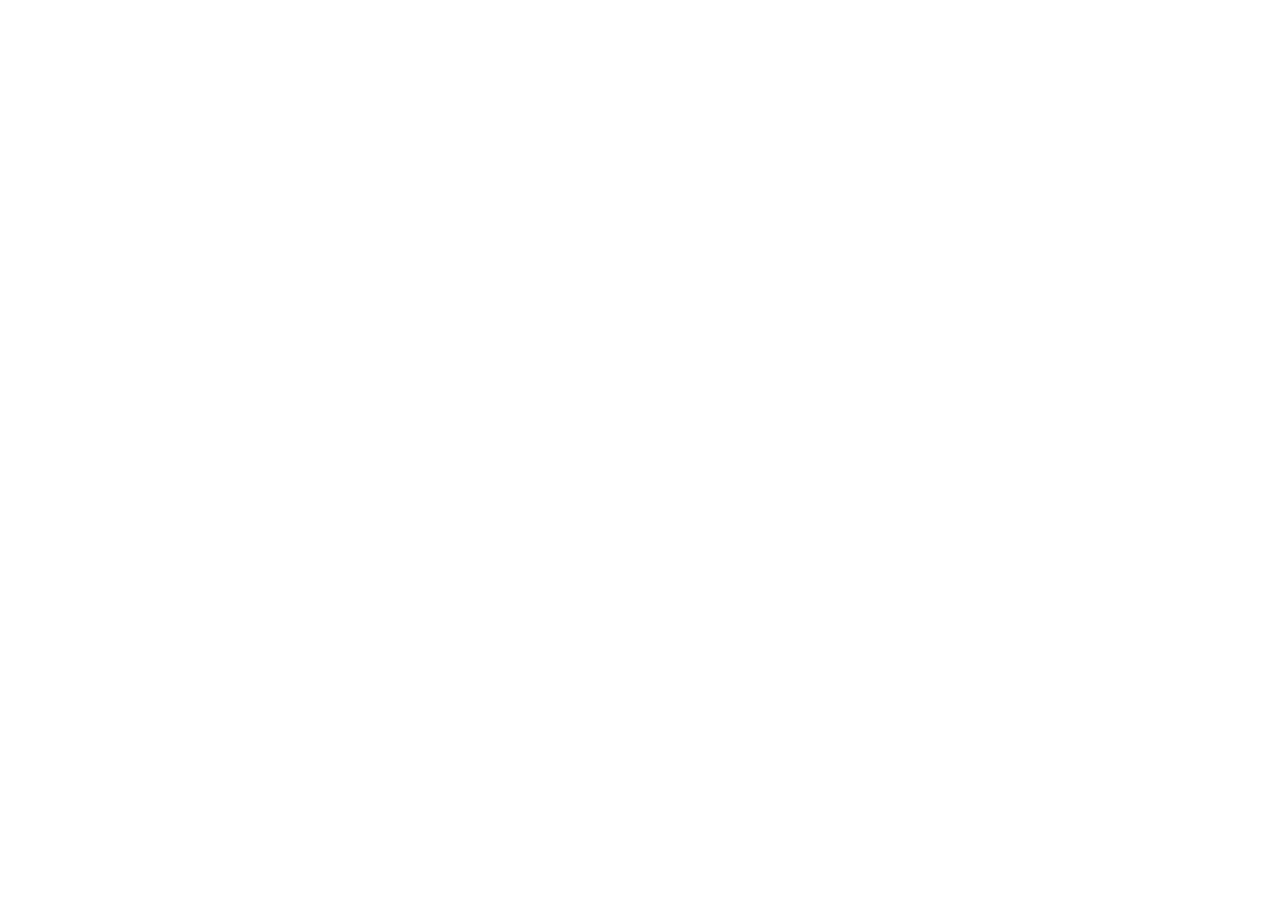
==== datapolicy.html @ 90889aeb "Aggiorna il portale ISMAR all'ultima versione locale" ====
<!doctype html>
<html lang="it">
<head>
  <meta charset="utf-8">
  <meta name="viewport" content="width=device-width, initial-scale=1">
  <title>Data Policy e Data Management Plan · CNR ISMAR</title>
  <link rel="icon" href="assets/brand/ismar.svg" type="image/svg+xml">
</head>
<body></body>
</html>
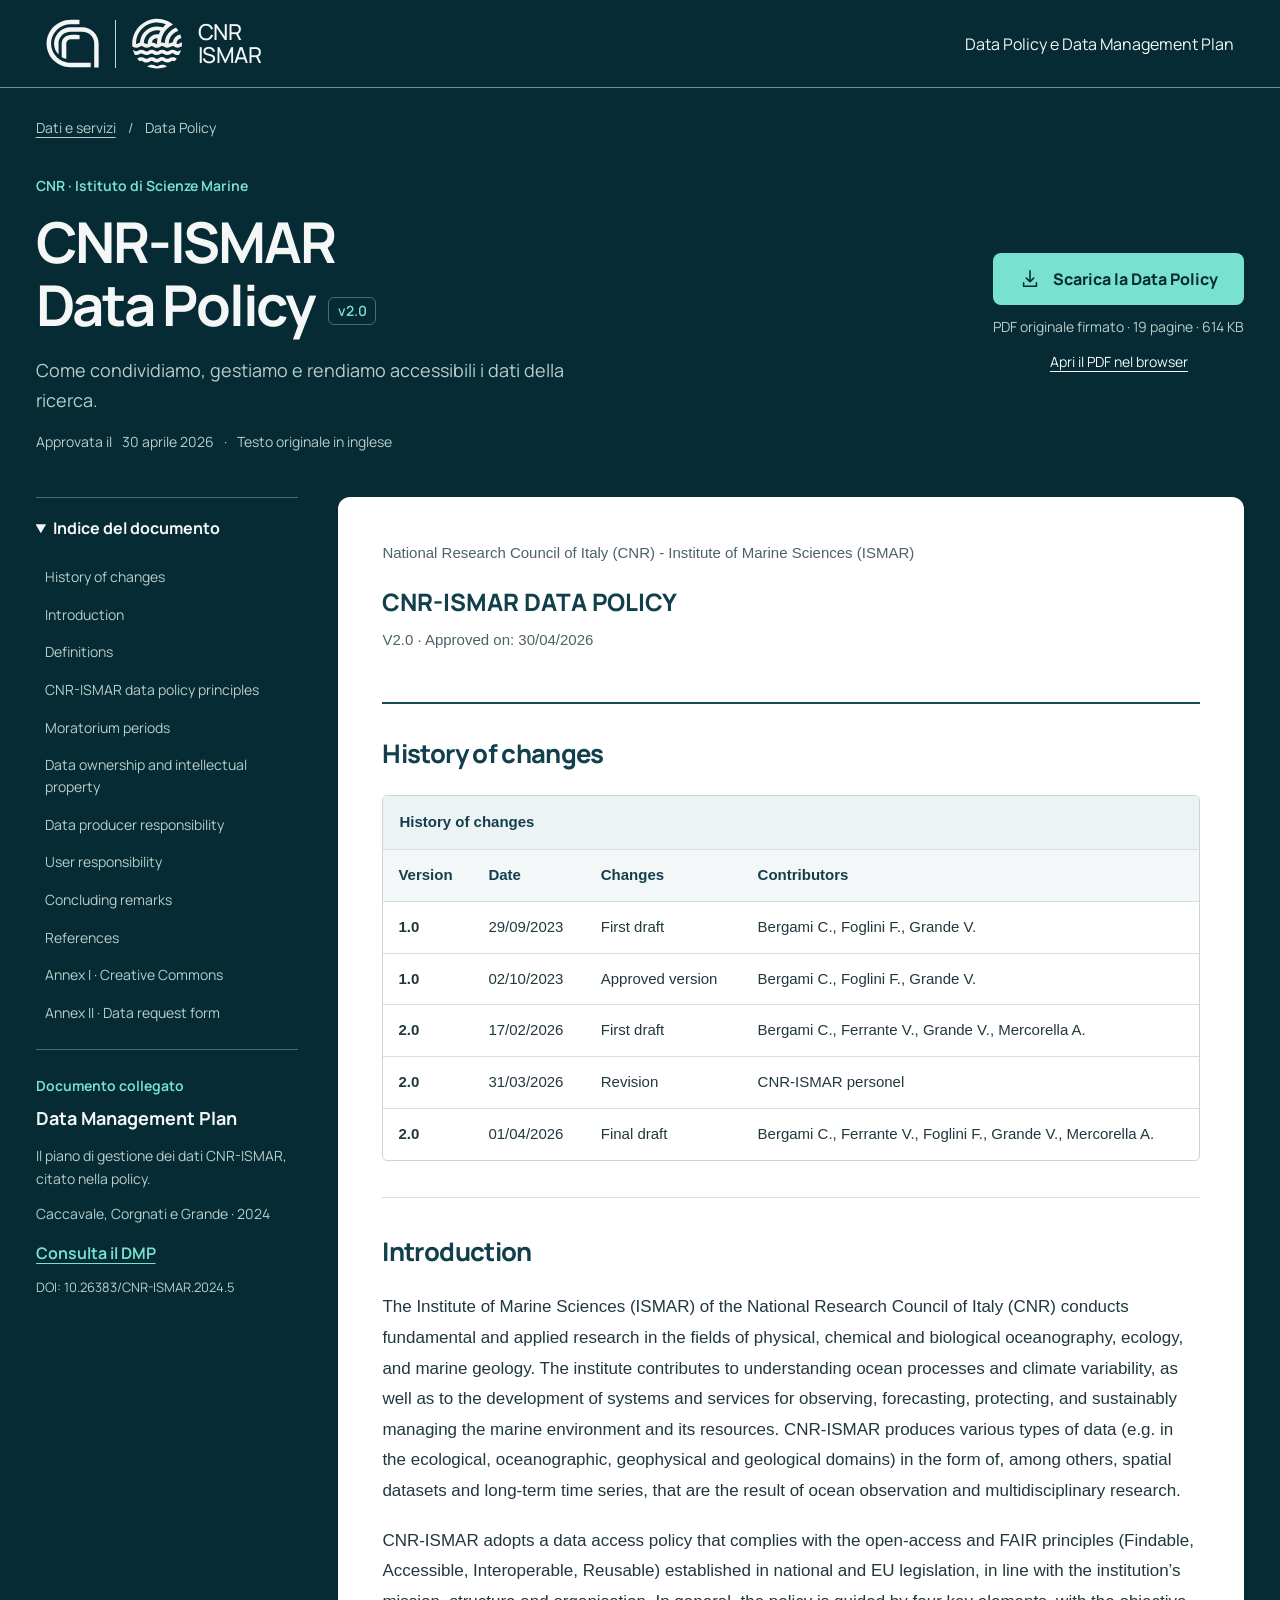
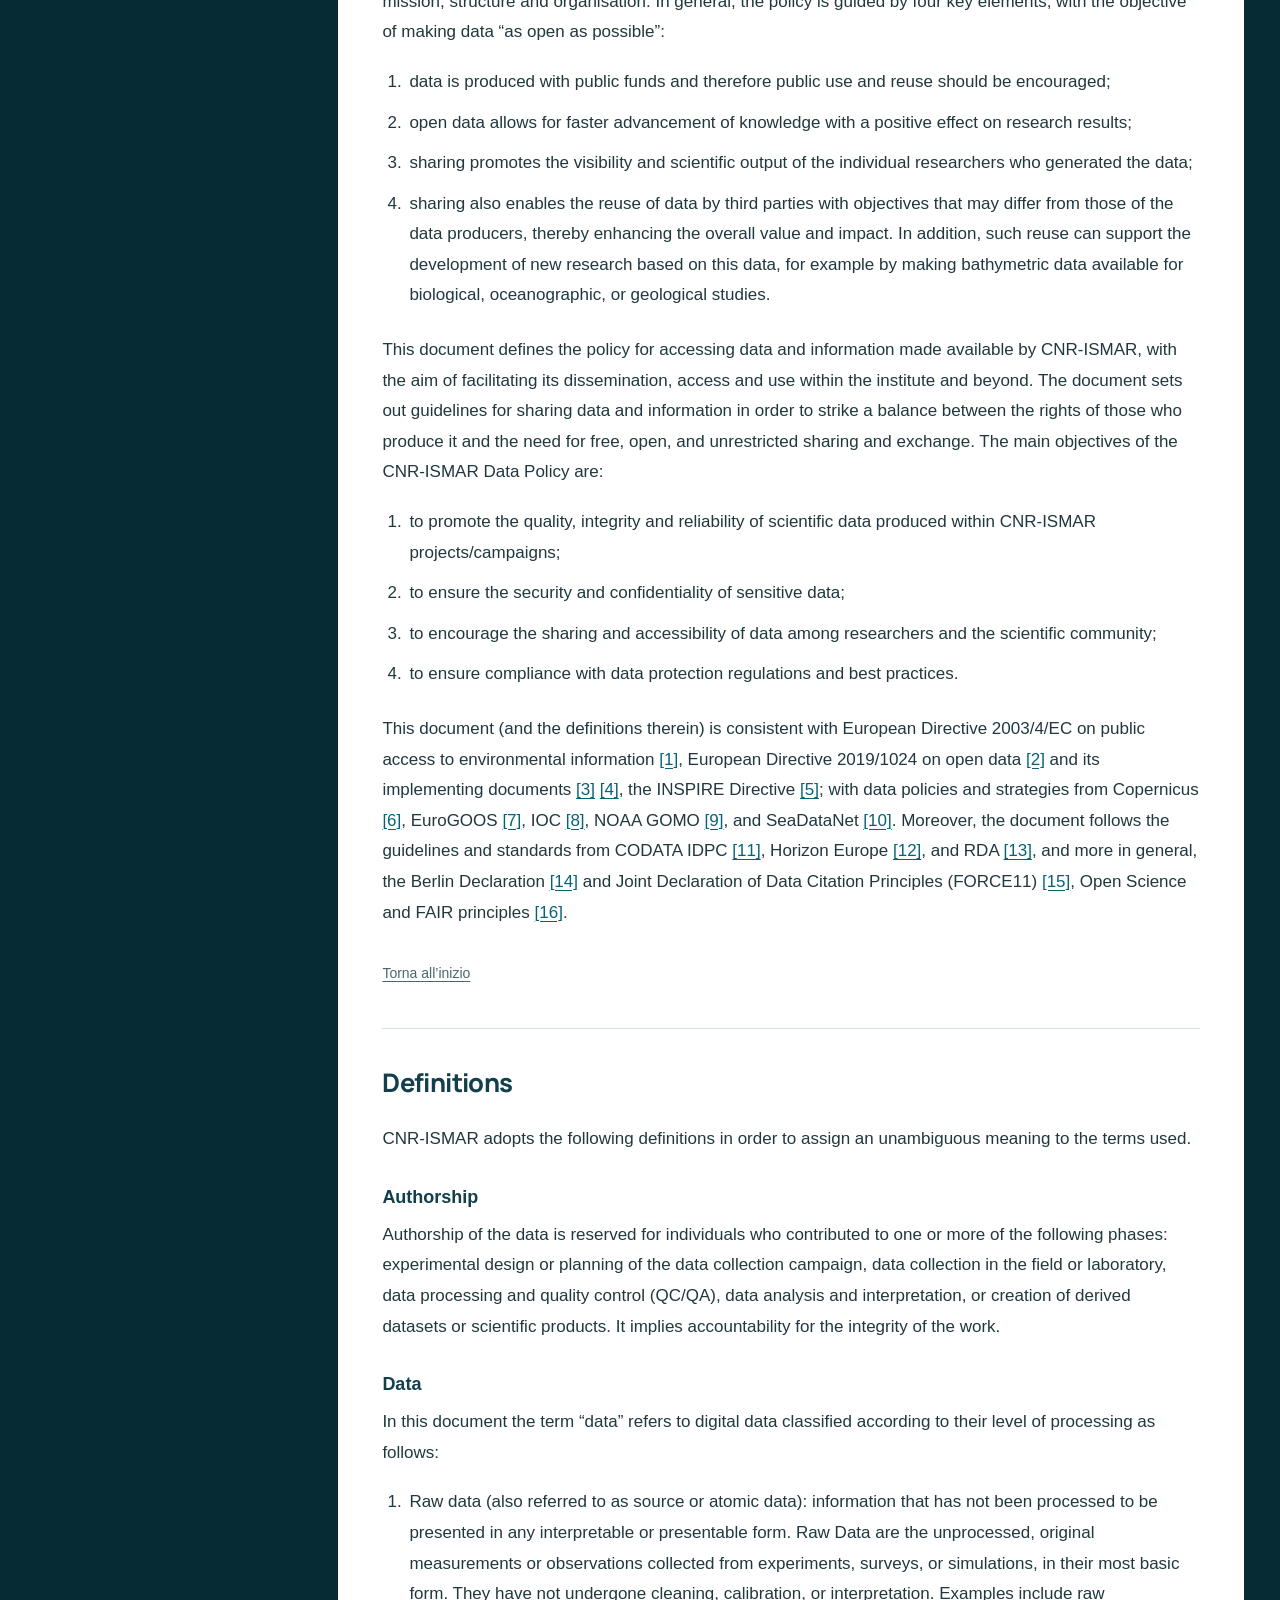
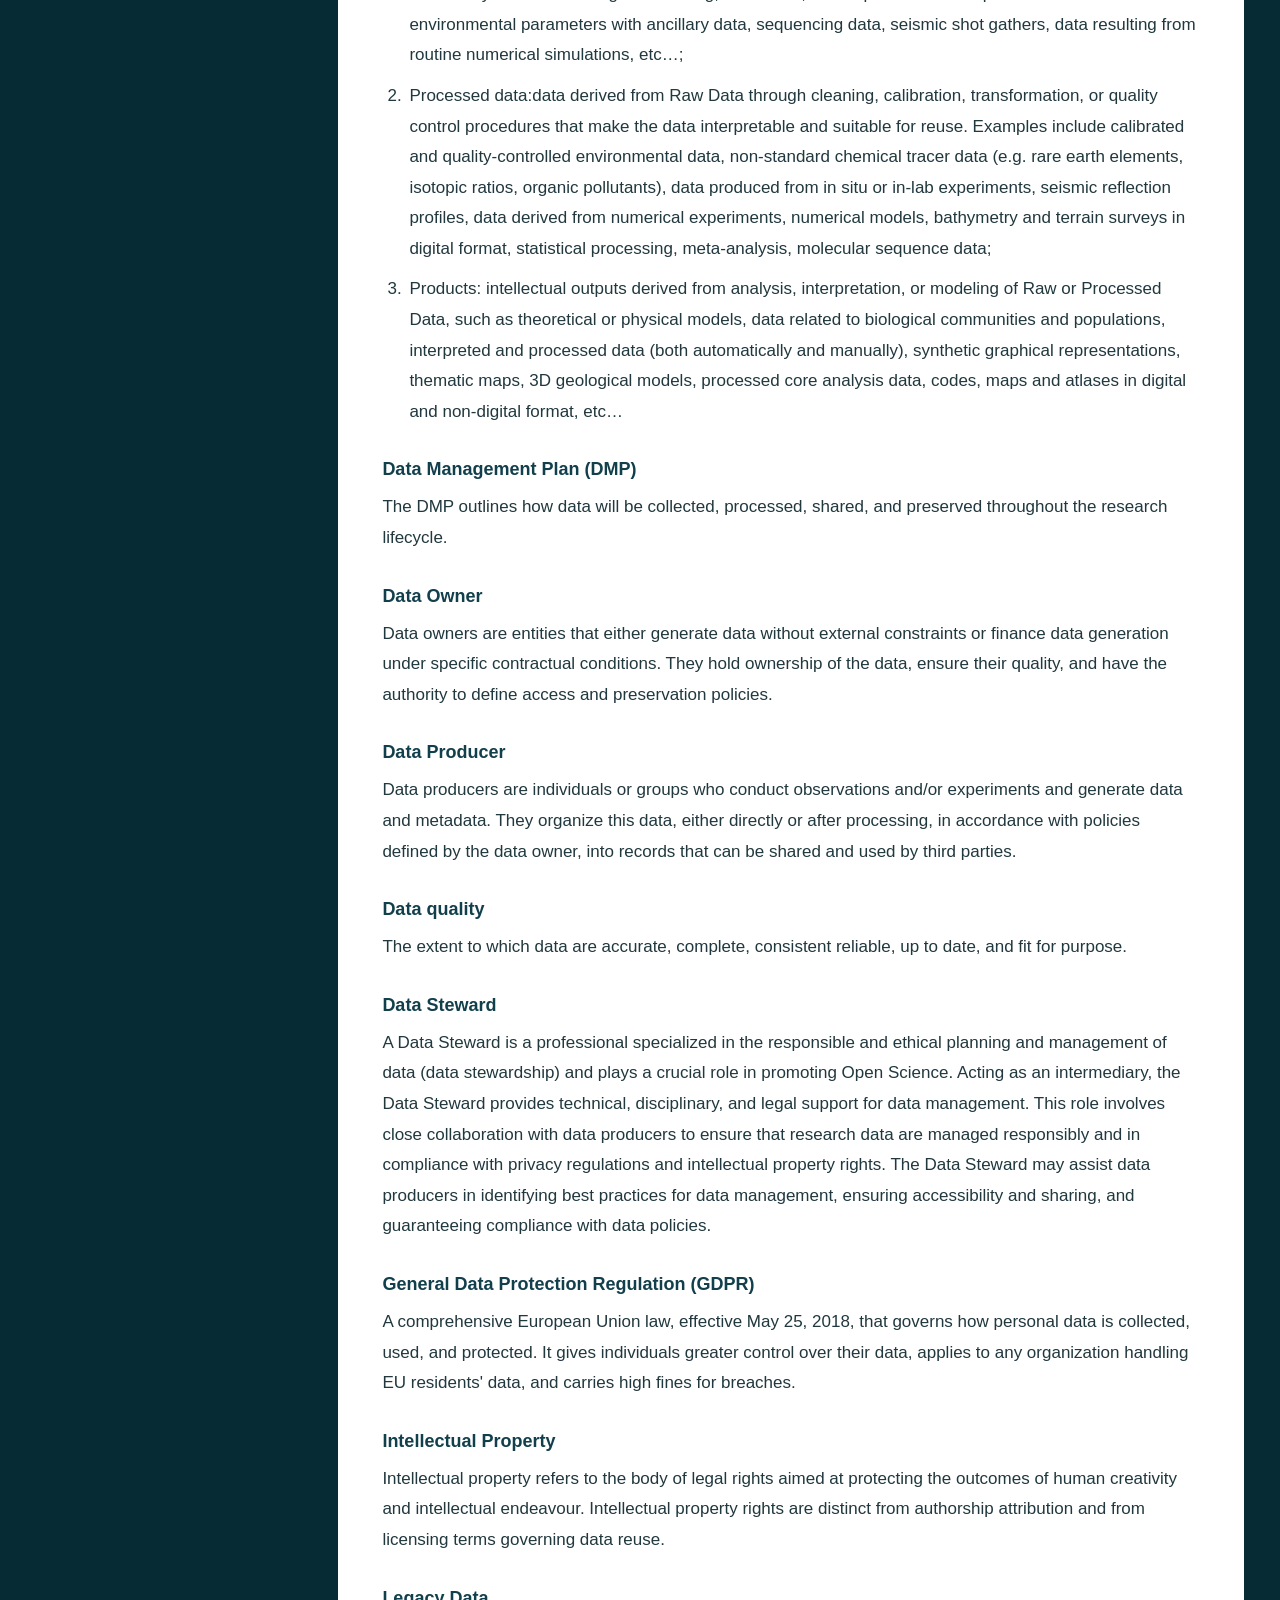
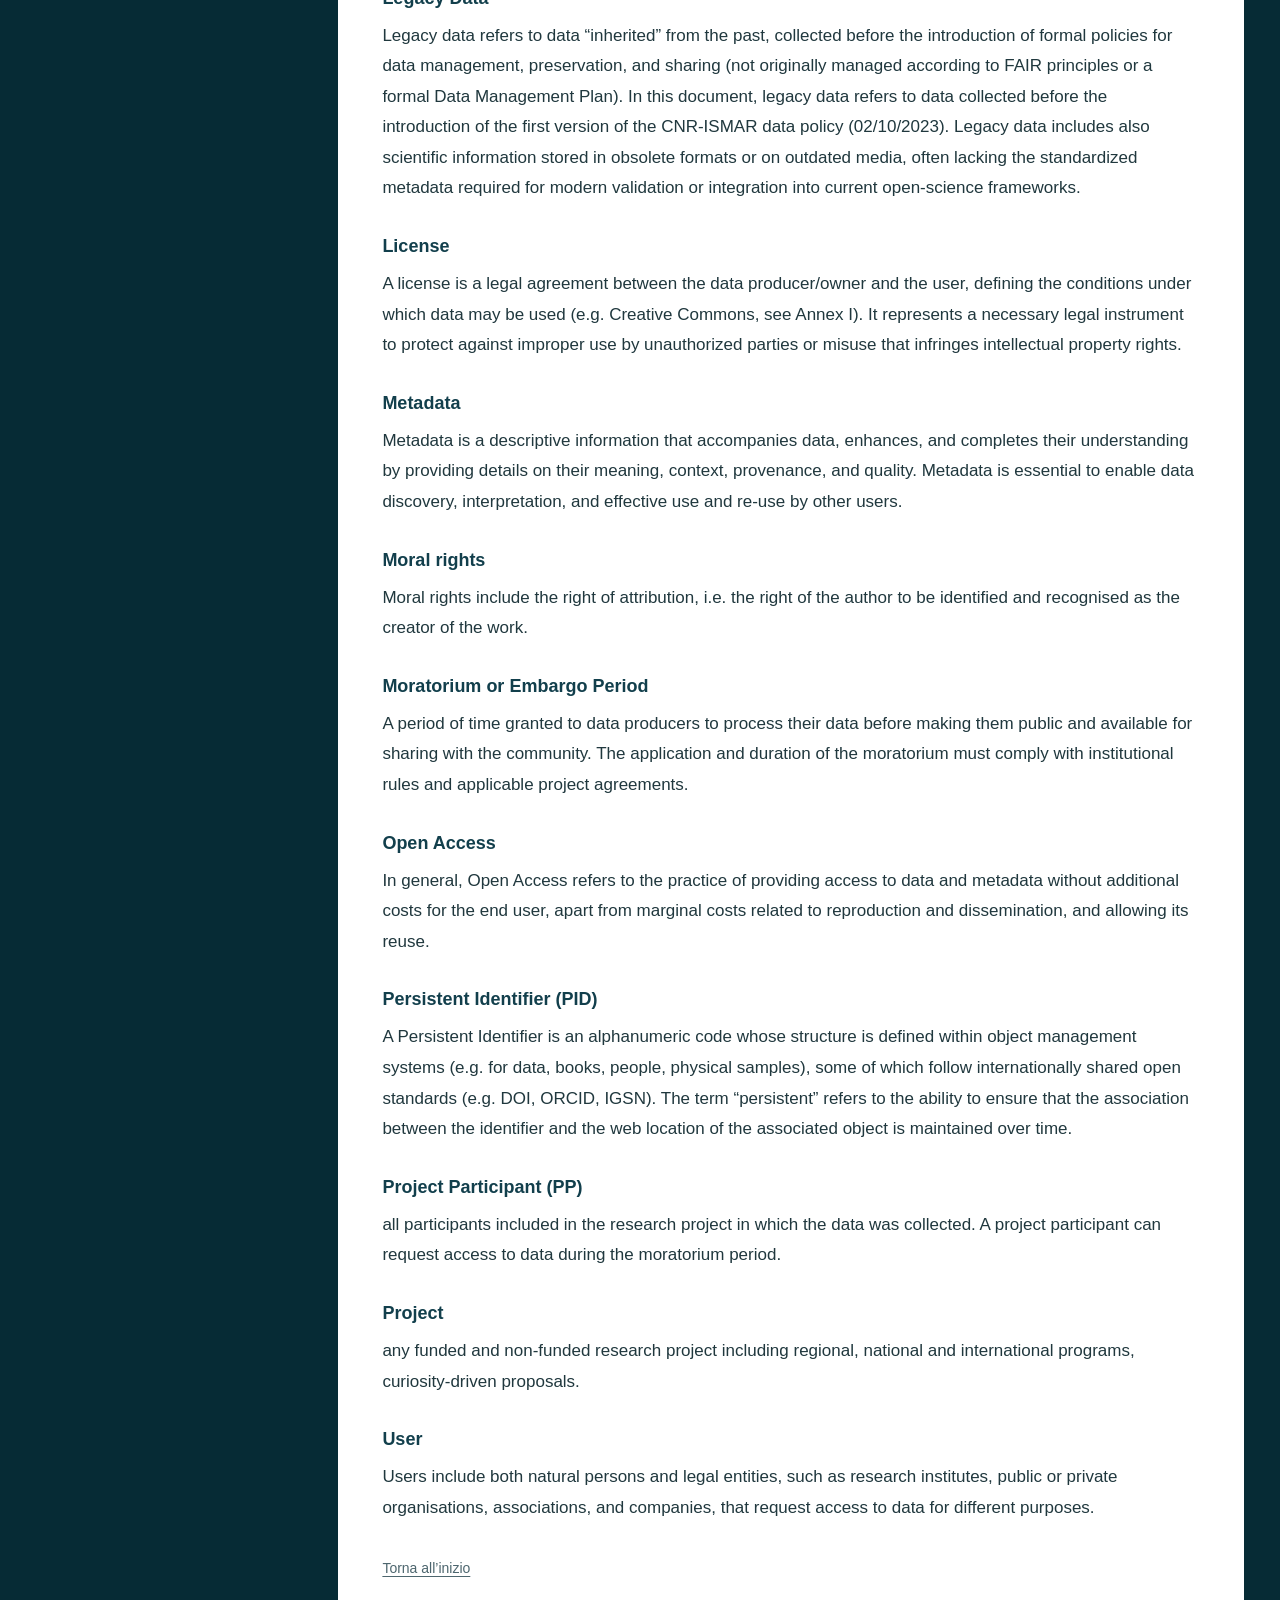
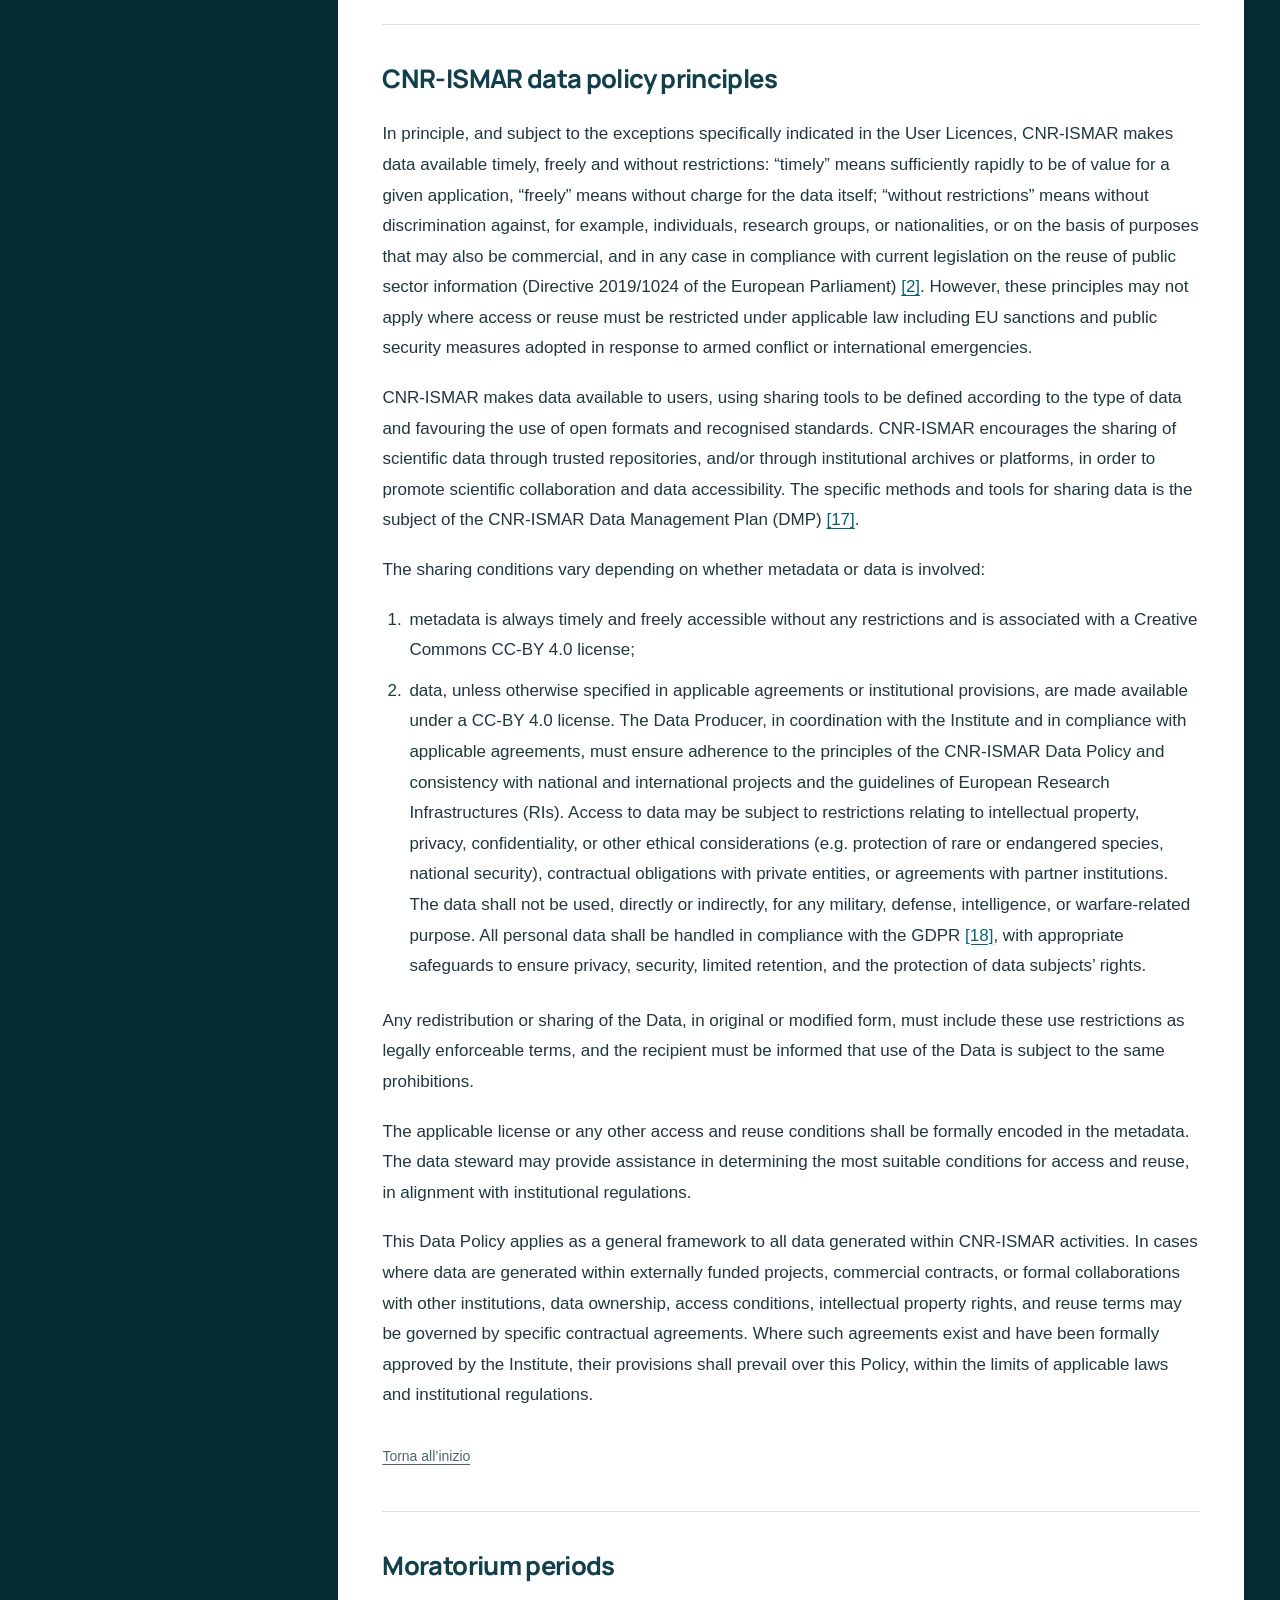
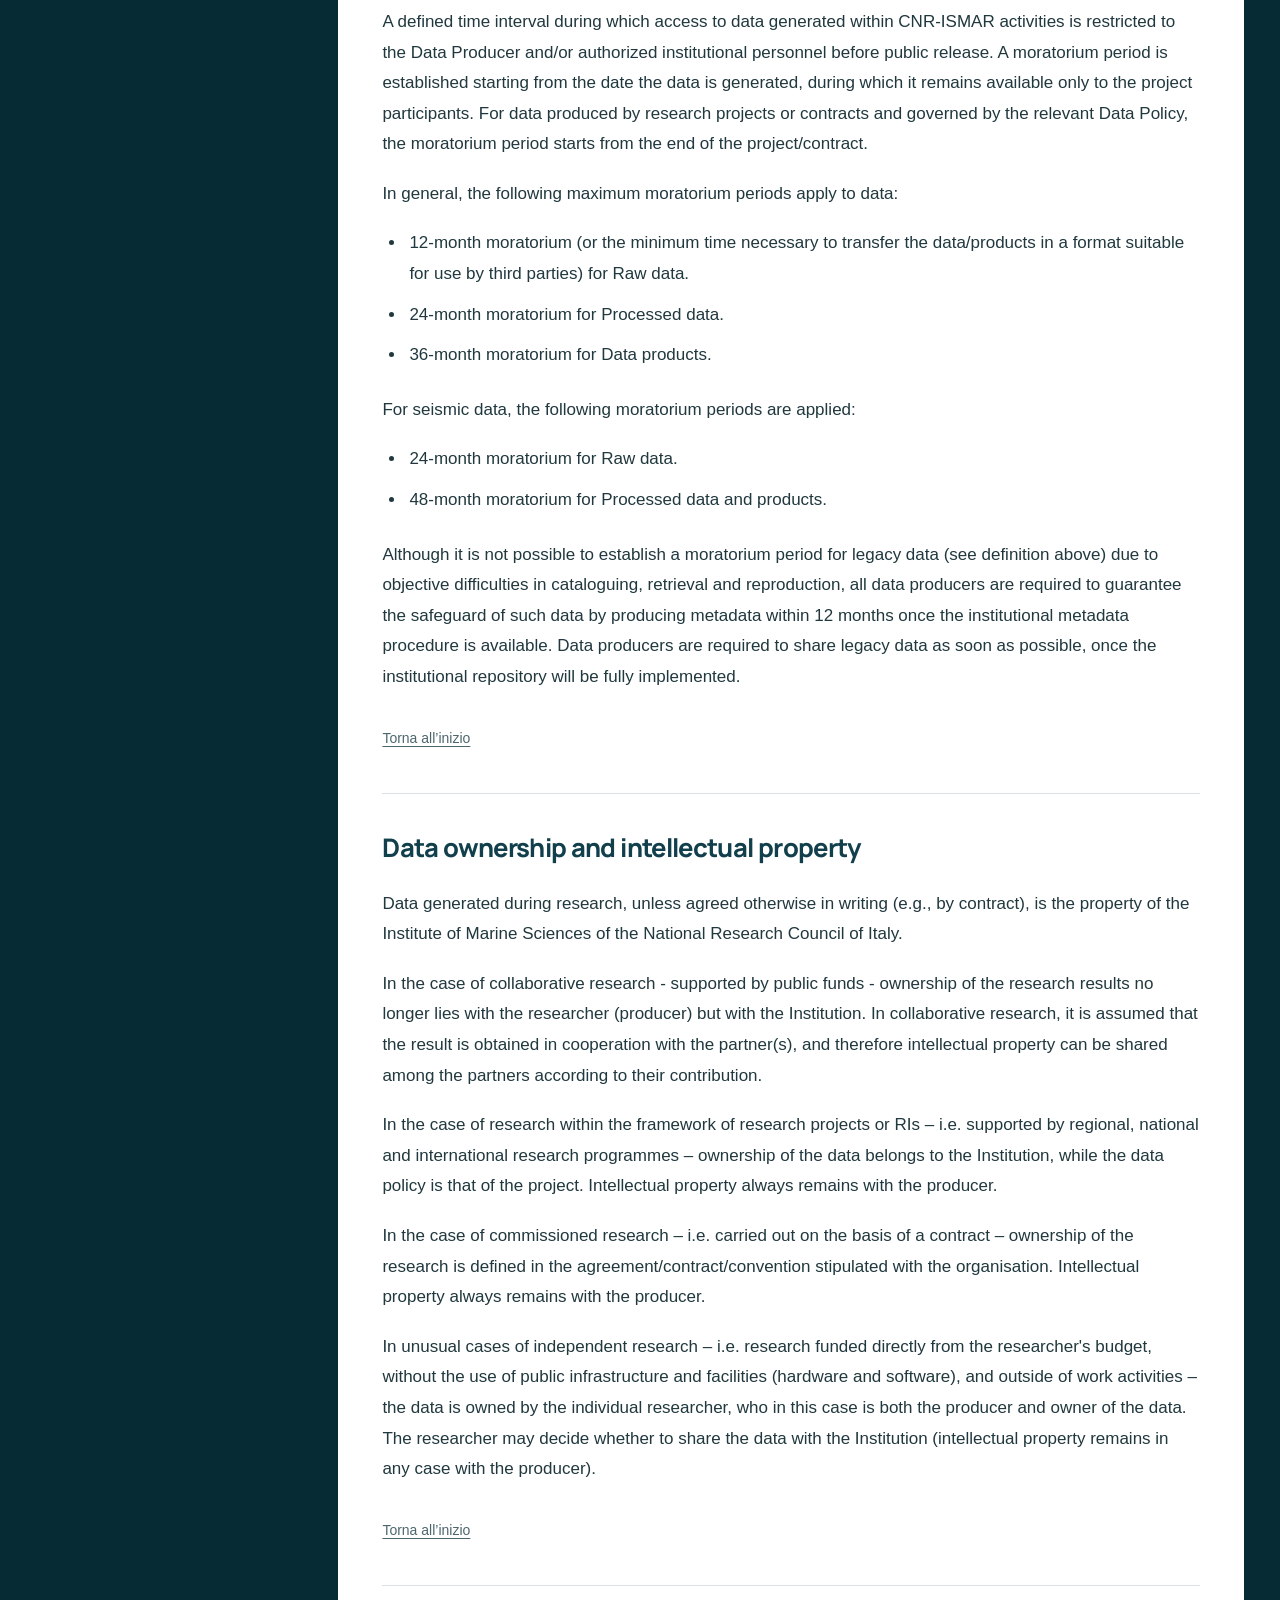
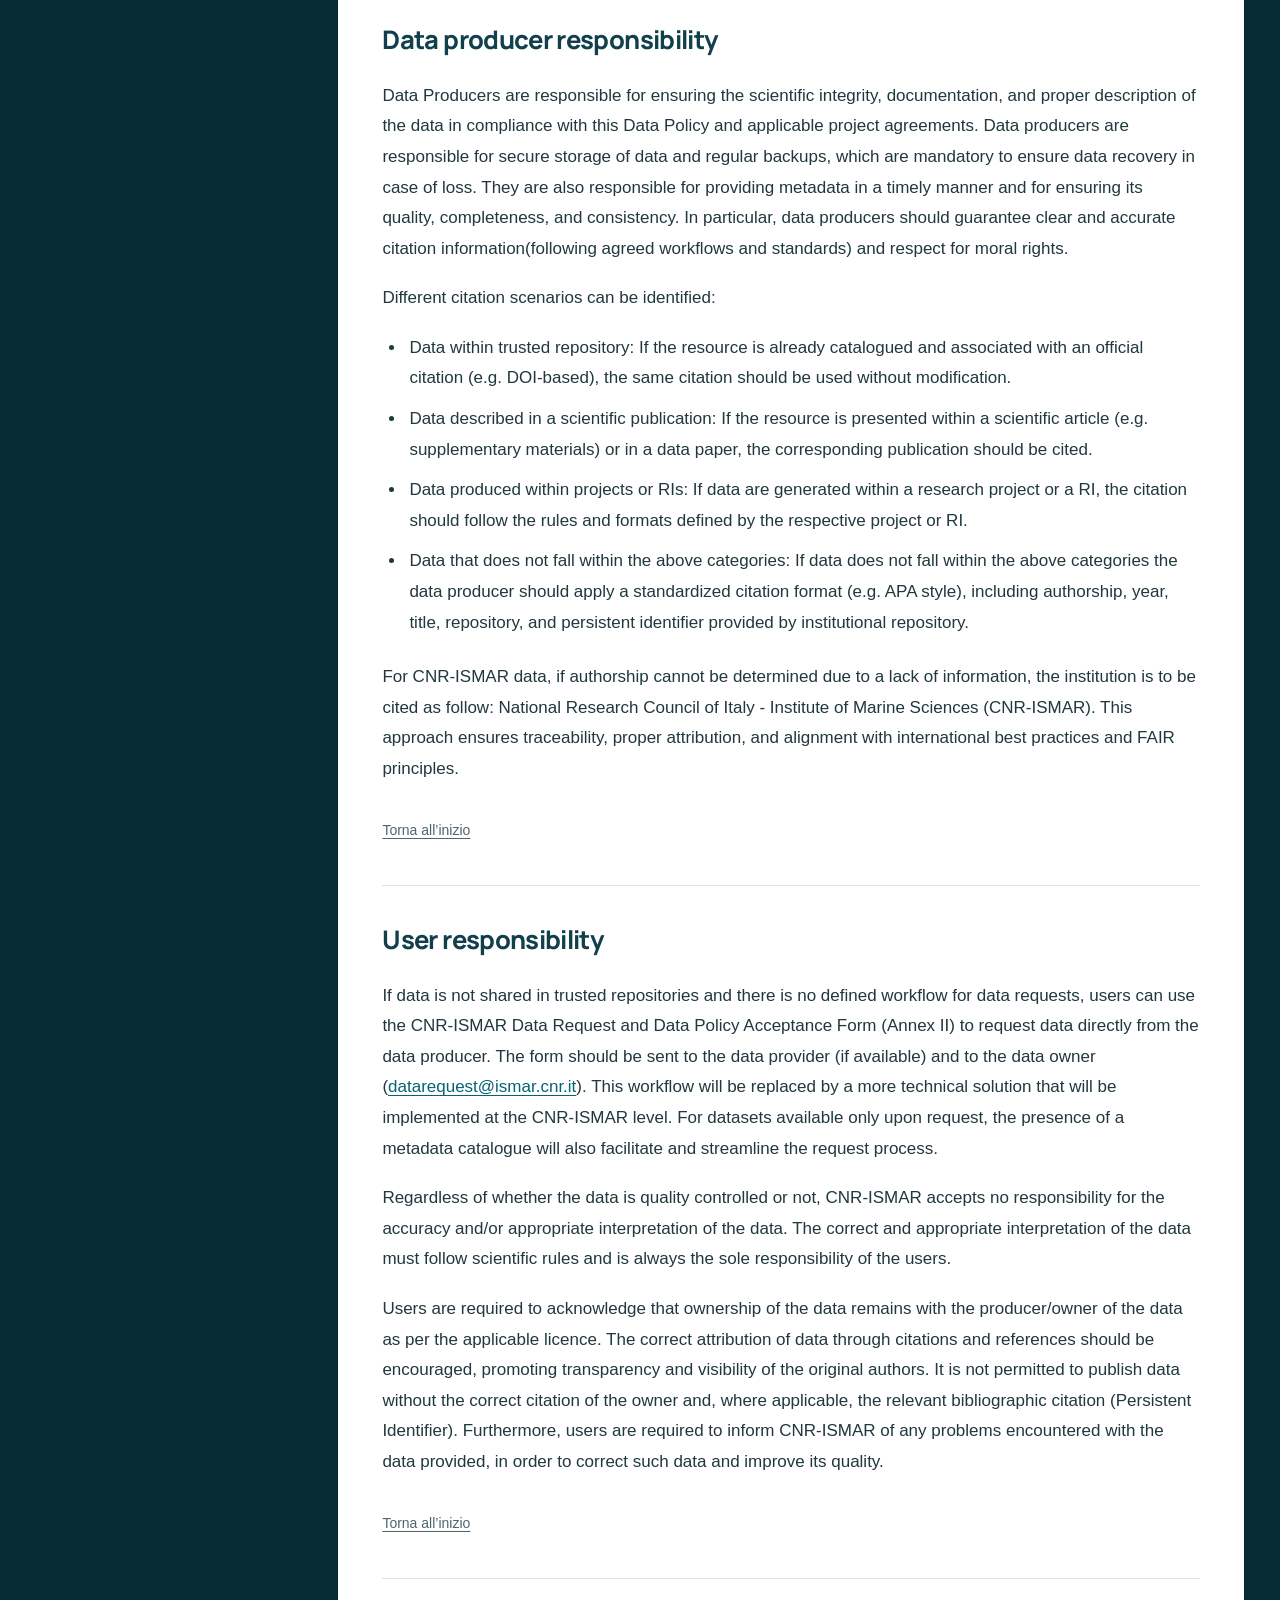
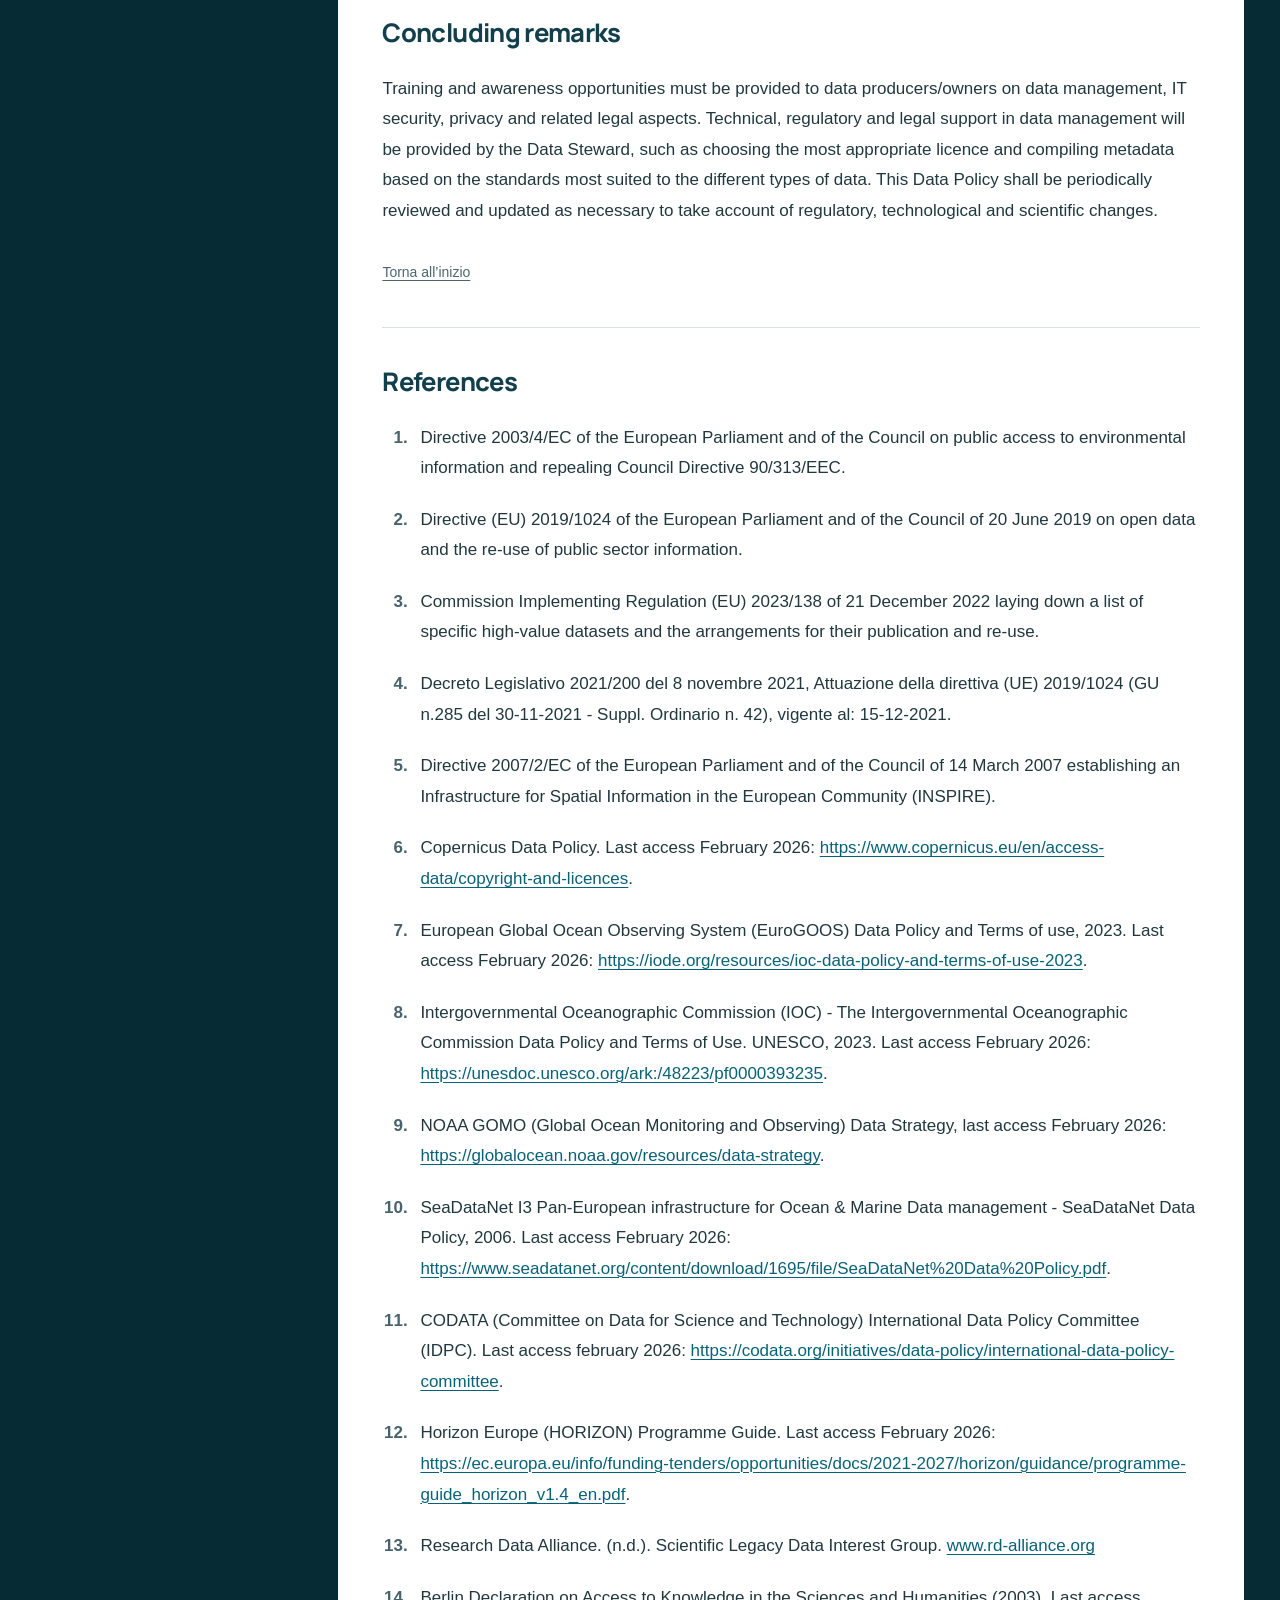
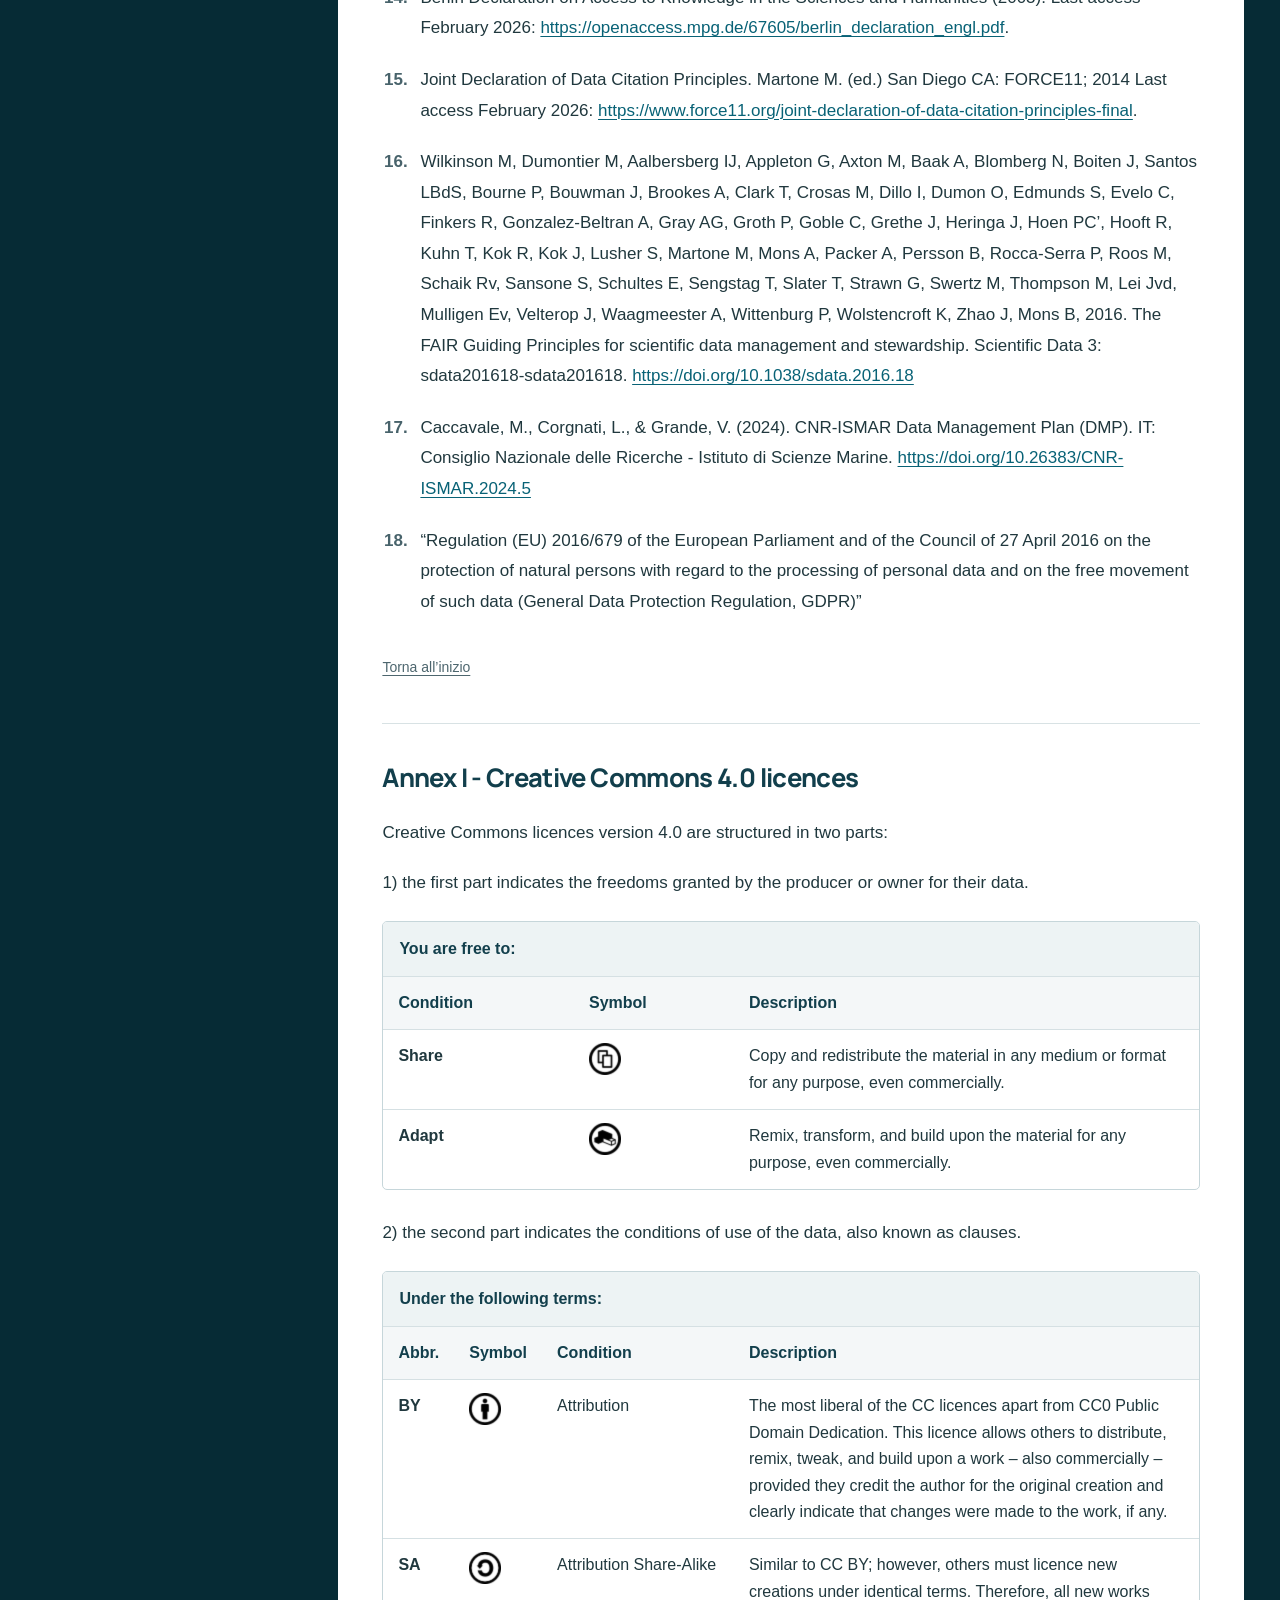
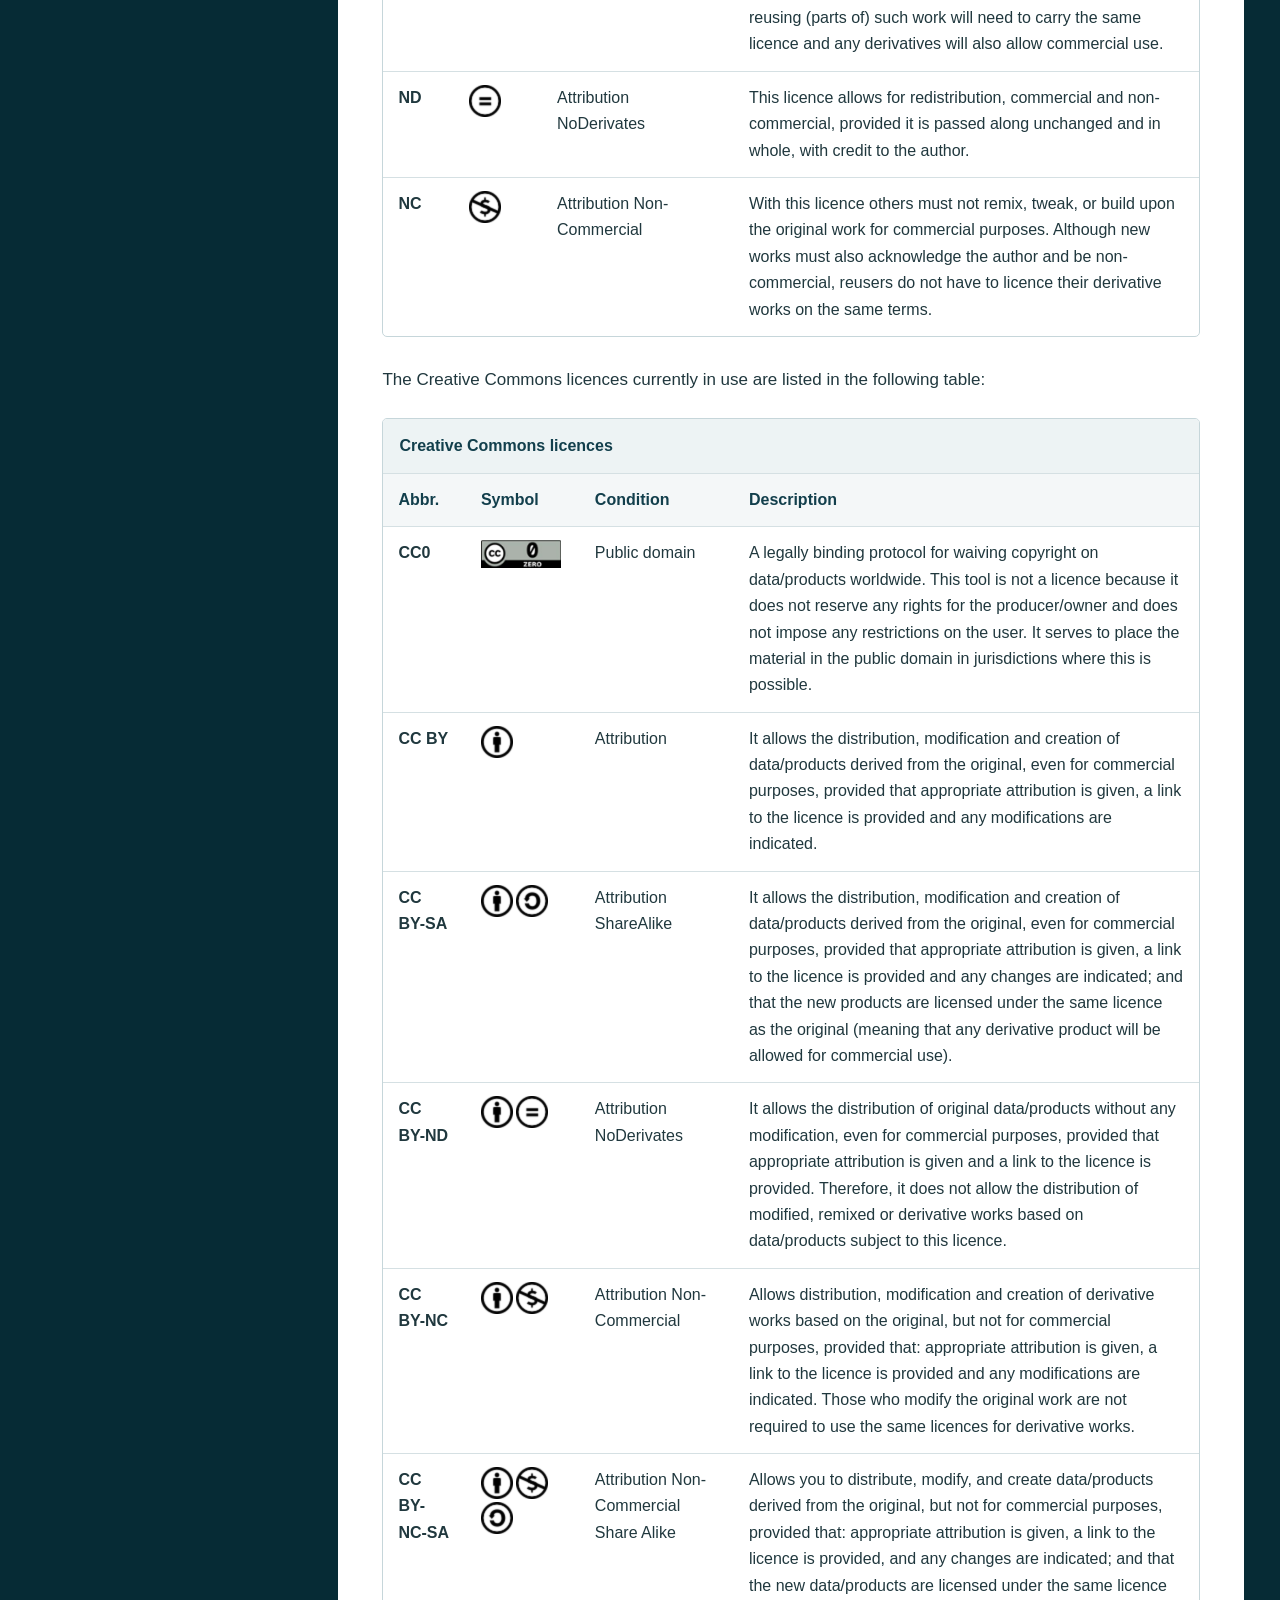
==== commit e28c7ac2: "Aggiorna Data Policy, Metadata Profiles e Altre risorse Pubblica tutti i contenuti locali aggiornati" ====
--- a/datapolicy.html
+++ b/datapolicy.html
@@ -1,10 +1,226 @@
-<!doctype html>
-<html lang="it">
-<head>
-  <meta charset="utf-8">
-  <meta name="viewport" content="width=device-width, initial-scale=1">
-  <title>Data Policy e Data Management Plan · CNR ISMAR</title>
-  <link rel="icon" href="assets/brand/ismar.svg" type="image/svg+xml">
-</head>
-<body></body>
-</html>
+<!doctype html>
+<html lang="it">
+<head>
+  <meta charset="utf-8">
+  <meta name="viewport" content="width=device-width, initial-scale=1">
+  <meta name="theme-color" content="#062b35">
+  <meta name="description" content="CNR-ISMAR Data Policy v2.0, approvata il 30 aprile 2026: testo completo, allegati, PDF originale firmato e Data Management Plan.">
+  <title>Data Policy e Data Management Plan · CNR ISMAR</title>
+  <link rel="icon" href="assets/brand/ismar.svg" type="image/svg+xml">
+  <link rel="preload" href="assets/fonts/manrope-variable.ttf" as="font" type="font/ttf" crossorigin>
+  <link rel="stylesheet" href="styles.css">
+  <link rel="stylesheet" href="datapolicy.css">
+</head>
+<body class="policy-page">
+  <a class="skip-link" href="#policy-document">Vai al testo della policy</a>
+  <header class="site-header policy-header">
+    <a class="brand" href="./" aria-label="CNR ISMAR · pagina iniziale">
+      <img class="brand-cnr" src="assets/brand/cnr.svg" alt="" width="53" height="50">
+      <span class="brand-divider" aria-hidden="true"></span>
+      <img class="brand-ismar" src="assets/brand/ismar.svg" alt="" width="50" height="51">
+      <span class="brand-name" aria-hidden="true">CNR<br>ISMAR</span>
+    </a>
+    <span class="policy-header-label">Data Policy e Data Management Plan</span>
+  </header>
+  <main id="contenuto" class="policy-main">
+    <nav class="policy-breadcrumb" aria-label="Percorso"><a href="./">Dati e servizi</a><span aria-hidden="true">/</span><span aria-current="page">Data Policy</span></nav>
+    <div class="policy-hero">
+      <div>
+        <p class="policy-eyebrow">CNR · Istituto di Scienze Marine</p>
+        <h1 id="policy-title" lang="en">CNR-ISMAR<br>Data Policy <span>v2.0</span></h1>
+        <p class="policy-lead">Come condividiamo, gestiamo e rendiamo accessibili i dati della ricerca.</p>
+        <p class="policy-meta">Approvata il <time datetime="2026-04-30">30 aprile 2026</time><span aria-hidden="true">·</span>Testo originale in inglese</p>
+      </div>
+      <div class="policy-download">
+        <a class="policy-download-button" href="assets/documents/RT-58-ISMAR_Data_Policy_v2.0_signed-1.pdf" download="RT-58-ISMAR_Data_Policy_v2.0_signed-1.pdf"><svg width="22" height="22" viewBox="0 0 24 24" fill="none" stroke="currentColor" stroke-width="1.7" stroke-linecap="round" stroke-linejoin="round" aria-hidden="true"><path d="M12 3v12m-4-4 4 4 4-4M5 16v4h14v-4"/></svg>Scarica la Data Policy</a>
+        <p>PDF originale firmato · 19 pagine · 614 KB</p>
+        <a class="policy-pdf-open" href="assets/documents/RT-58-ISMAR_Data_Policy_v2.0_signed-1.pdf">Apri il PDF nel browser</a>
+      </div>
+    </div>
+    <div class="policy-layout">
+      <aside class="policy-sidebar" aria-label="Navigazione e documenti">
+        <details class="policy-toc" open>
+          <summary>Indice del documento</summary>
+          <nav aria-label="Sezioni della Data Policy"><ul><li><a href="#history" lang="en">History of changes</a></li><li><a href="#introduction" lang="en">Introduction</a></li><li><a href="#definitions" lang="en">Definitions</a></li><li><a href="#principles" lang="en">CNR-ISMAR data policy principles</a></li><li><a href="#moratorium" lang="en">Moratorium periods</a></li><li><a href="#ownership" lang="en">Data ownership and intellectual property</a></li><li><a href="#producer-responsibility" lang="en">Data producer responsibility</a></li><li><a href="#user-responsibility" lang="en">User responsibility</a></li><li><a href="#concluding-remarks" lang="en">Concluding remarks</a></li><li><a href="#references" lang="en">References</a></li><li><a href="#annex-i" lang="en">Annex I · Creative Commons</a></li><li><a href="#annex-ii" lang="en">Annex II · Data request form</a></li></ul></nav>
+        </details>
+        <section id="data-management-plan" class="policy-dmp" aria-labelledby="dmp-title">
+          <p class="policy-eyebrow">Documento collegato</p>
+          <h2 id="dmp-title" lang="en">Data Management Plan</h2>
+          <p>Il piano di gestione dei dati CNR-ISMAR, citato nella policy.</p>
+          <p class="policy-dmp-authors">Caccavale, Corgnati e Grande · 2024</p>
+          <a href="https://doi.org/10.26383/CNR-ISMAR.2024.5">Consulta il DMP</a>
+          <span class="policy-doi">DOI: 10.26383/CNR-ISMAR.2024.5</span>
+        </section>
+      </aside>
+      <article id="policy-document" class="policy-document" lang="en" aria-label="CNR-ISMAR Data Policy v2.0 · full text" tabindex="-1">
+        <div class="policy-document-heading">
+          <p>National Research Council of Italy (CNR) - Institute of Marine Sciences (ISMAR)</p>
+          <p class="policy-document-title">CNR-ISMAR DATA POLICY</p>
+          <p>V2.0 · Approved on: <time datetime="2026-04-30">30/04/2026</time></p>
+        </div>
+        <section id="history" class="policy-history" aria-labelledby="history-title">
+          <h2 id="history-title">History of changes</h2>
+          <div class="policy-table-wrap" role="region" aria-label="History of changes" tabindex="0"><table><caption>History of changes</caption><thead><tr><th scope="col">Version</th><th scope="col">Date</th><th scope="col">Changes</th><th scope="col">Contributors</th></tr></thead><tbody><tr><th scope="row">1.0</th><td>29/09/2023</td><td>First draft</td><td>Bergami C., Foglini F., Grande V.</td></tr><tr><th scope="row">1.0</th><td>02/10/2023</td><td>Approved version</td><td>Bergami C., Foglini F., Grande V.</td></tr><tr><th scope="row">2.0</th><td>17/02/2026</td><td>First draft</td><td>Bergami C., Ferrante V., Grande V., Mercorella A.</td></tr><tr><th scope="row">2.0</th><td>31/03/2026</td><td>Revision</td><td>CNR-ISMAR personel</td></tr><tr><th scope="row">2.0</th><td>01/04/2026</td><td>Final draft</td><td>Bergami C., Ferrante V., Foglini F., Grande V., Mercorella A.</td></tr></tbody></table></div>
+        </section>
+        <section id="introduction" aria-labelledby="introduction-title"><h2 id="introduction-title">Introduction</h2>
+<p>The Institute of Marine Sciences (ISMAR) of the National Research Council of Italy (CNR) conducts fundamental and applied research in the fields of physical, chemical and biological oceanography, ecology, and marine geology. The institute contributes to understanding ocean processes and climate variability, as well as to the development of systems and services for observing, forecasting, protecting, and sustainably managing the marine environment and its resources. CNR-ISMAR produces various types of data (e.g. in the ecological, oceanographic, geophysical and geological domains) in the form of, among others, spatial datasets and long-term time series, that are the result of ocean observation and multidisciplinary research.</p>
+<p>CNR-ISMAR adopts a data access policy that complies with the open-access and FAIR principles (Findable, Accessible, Interoperable, Reusable) established in national and EU legislation, in line with the institution’s mission, structure and organisation. In general, the policy is guided by four key elements, with the objective of making data “as open as possible”:</p>
+<ol>
+<li>data is produced with public funds and therefore public use and reuse should be encouraged;</li>
+<li>open data allows for faster advancement of knowledge with a positive effect on research results;</li>
+<li>sharing promotes the visibility and scientific output of the individual researchers who generated the data;</li>
+<li>sharing also enables the reuse of data by third parties with objectives that may differ from those of the data producers, thereby enhancing the overall value and impact. In addition, such reuse can support the development of new research based on this data, for example by making bathymetric data available for biological, oceanographic, or geological studies.</li>
+</ol>
+<p>This document defines the policy for accessing data and information made available by CNR-ISMAR, with the aim of facilitating its dissemination, access and use within the institute and beyond. The document sets out guidelines for sharing data and information in order to strike a balance between the rights of those who produce it and the need for free, open, and unrestricted sharing and exchange. The main objectives of the CNR-ISMAR Data Policy are:</p>
+<ol>
+<li>to promote the quality, integrity and reliability of scientific data produced within CNR-ISMAR projects/campaigns;</li>
+<li>to ensure the security and confidentiality of sensitive data;</li>
+<li>to encourage the sharing and accessibility of data among researchers and the scientific community;</li>
+<li>to ensure compliance with data protection regulations and best practices.</li>
+</ol>
+<p>This document (and the definitions therein) is consistent with European Directive 2003/4/EC on public access to environmental information <a class="reference-link" href="#reference-1">[1]</a>, European Directive 2019/1024 on open data <a class="reference-link" href="#reference-2">[2]</a> and its implementing documents <a class="reference-link" href="#reference-3">[3]</a> <a class="reference-link" href="#reference-4">[4]</a>, the INSPIRE Directive <a class="reference-link" href="#reference-5">[5]</a>; with data policies and strategies from Copernicus <a class="reference-link" href="#reference-6">[6]</a>, EuroGOOS <a class="reference-link" href="#reference-7">[7]</a>, IOC <a class="reference-link" href="#reference-8">[8]</a>, NOAA GOMO <a class="reference-link" href="#reference-9">[9]</a>, and SeaDataNet <a class="reference-link" href="#reference-10">[10]</a>. Moreover, the document follows the guidelines and standards from CODATA IDPC <a class="reference-link" href="#reference-11">[11]</a>, Horizon Europe <a class="reference-link" href="#reference-12">[12]</a>, and RDA <a class="reference-link" href="#reference-13">[13]</a>, and more in general, the Berlin Declaration <a class="reference-link" href="#reference-14">[14]</a> and Joint Declaration of Data Citation Principles (FORCE11) <a class="reference-link" href="#reference-15">[15]</a>, Open Science and FAIR principles <a class="reference-link" href="#reference-16">[16]</a>.</p>
+<a class="policy-top" href="#policy-title" lang="it">Torna all’inizio</a></section>
+<section id="definitions" aria-labelledby="definitions-title"><h2 id="definitions-title">Definitions</h2>
+<p>CNR-ISMAR adopts the following definitions in order to assign an unambiguous meaning to the terms used.</p><h3>Authorship</h3>
+<p>Authorship of the data is reserved for individuals who contributed to one or more of the following phases: experimental design or planning of the data collection campaign, data collection in the field or laboratory, data processing and quality control (QC/QA), data analysis and interpretation, or creation of derived datasets or scientific products. It implies accountability for the integrity of the work.</p><h3>Data</h3>
+<p>In this document the term “data” refers to digital data classified according to their level of processing as follows:</p>
+<ol>
+<li>Raw data (also referred to as source or atomic data): information that has not been processed to be presented in any interpretable or presentable form. Raw Data are the unprocessed, original measurements or observations collected from experiments, surveys, or simulations, in their most basic form. They have not undergone cleaning, calibration, or interpretation. Examples include raw environmental parameters with ancillary data, sequencing data, seismic shot gathers, data resulting from routine numerical simulations, etc…;</li>
+<li>Processed data:data derived from Raw Data through cleaning, calibration, transformation, or quality control procedures that make the data interpretable and suitable for reuse. Examples include calibrated and quality-controlled environmental data, non-standard chemical tracer data (e.g. rare earth elements, isotopic ratios, organic pollutants), data produced from in situ or in-lab experiments, seismic reflection profiles, data derived from numerical experiments, numerical models, bathymetry and terrain surveys in digital format, statistical processing, meta-analysis, molecular sequence data;</li>
+<li>Products: intellectual outputs derived from analysis, interpretation, or modeling of Raw or Processed Data, such as theoretical or physical models, data related to biological communities and populations, interpreted and processed data (both automatically and manually), synthetic graphical representations, thematic maps, 3D geological models, processed core analysis data, codes, maps and atlases in digital and non-digital format, etc…</li>
+</ol><h3>Data Management Plan (DMP)</h3>
+<p>The DMP outlines how data will be collected, processed, shared, and preserved throughout the research lifecycle.</p><h3>Data Owner</h3>
+<p>Data owners are entities that either generate data without external constraints or finance data generation under specific contractual conditions. They hold ownership of the data, ensure their quality, and have the authority to define access and preservation policies.</p><h3>Data Producer</h3>
+<p>Data producers are individuals or groups who conduct observations and/or experiments and generate data and metadata. They organize this data, either directly or after processing, in accordance with policies defined by the data owner, into records that can be shared and used by third parties.</p><h3>Data quality</h3>
+<p>The extent to which data are accurate, complete, consistent reliable, up to date, and fit for purpose.</p><h3>Data Steward</h3>
+<p>A Data Steward is a professional specialized in the responsible and ethical planning and management of data (data stewardship) and plays a crucial role in promoting Open Science. Acting as an intermediary, the Data Steward provides technical, disciplinary, and legal support for data management. This role involves close collaboration with data producers to ensure that research data are managed responsibly and in compliance with privacy regulations and intellectual property rights. The Data Steward may assist data producers in identifying best practices for data management, ensuring accessibility and sharing, and guaranteeing compliance with data policies.</p><h3>General Data Protection Regulation (GDPR)</h3>
+<p>A comprehensive European Union law, effective May 25, 2018, that governs how personal data is collected, used, and protected. It gives individuals greater control over their data, applies to any organization handling EU residents&#x27; data, and carries high fines for breaches.</p><h3>Intellectual Property</h3>
+<p>Intellectual property refers to the body of legal rights aimed at protecting the outcomes of human creativity and intellectual endeavour. Intellectual property rights are distinct from authorship attribution and from licensing terms governing data reuse.</p><h3>Legacy Data</h3>
+<p>Legacy data refers to data “inherited” from the past, collected before the introduction of formal policies for data management, preservation, and sharing (not originally managed according to FAIR principles or a formal Data Management Plan). In this document, legacy data refers to data collected before the introduction of the first version of the CNR-ISMAR data policy (02/10/2023). Legacy data includes also scientific information stored in obsolete formats or on outdated media, often lacking the standardized metadata required for modern validation or integration into current open-science frameworks.</p><h3>License</h3>
+<p>A license is a legal agreement between the data producer/owner and the user, defining the conditions under which data may be used (e.g. Creative Commons, see Annex I). It represents a necessary legal instrument to protect against improper use by unauthorized parties or misuse that infringes intellectual property rights.</p><h3>Metadata</h3>
+<p>Metadata is a descriptive information that accompanies data, enhances, and completes their understanding by providing details on their meaning, context, provenance, and quality. Metadata is essential to enable data discovery, interpretation, and effective use and re-use by other users.</p><h3>Moral rights</h3>
+<p>Moral rights include the right of attribution, i.e. the right of the author to be identified and recognised as the creator of the work.</p><h3>Moratorium or Embargo Period</h3>
+<p>A period of time granted to data producers to process their data before making them public and available for sharing with the community. The application and duration of the moratorium must comply with institutional rules and applicable project agreements.</p><h3>Open Access</h3>
+<p>In general, Open Access refers to the practice of providing access to data and metadata without additional costs for the end user, apart from marginal costs related to reproduction and dissemination, and allowing its reuse.</p><h3>Persistent Identifier (PID)</h3>
+<p>A Persistent Identifier is an alphanumeric code whose structure is defined within object management systems (e.g. for data, books, people, physical samples), some of which follow internationally shared open standards (e.g. DOI, ORCID, IGSN). The term “persistent” refers to the ability to ensure that the association between the identifier and the web location of the associated object is maintained over time.</p><h3>Project Participant (PP)</h3>
+<p>all participants included in the research project in which the data was collected. A project participant can request access to data during the moratorium period.</p><h3>Project</h3>
+<p>any funded and non-funded research project including regional, national and international programs, curiosity-driven proposals.</p><h3>User</h3>
+<p>Users include both natural persons and legal entities, such as research institutes, public or private organisations, associations, and companies, that request access to data for different purposes.</p>
+<a class="policy-top" href="#policy-title" lang="it">Torna all’inizio</a></section>
+<section id="principles" aria-labelledby="principles-title"><h2 id="principles-title">CNR-ISMAR data policy principles</h2>
+<p>In principle, and subject to the exceptions specifically indicated in the User Licences, CNR-ISMAR makes data available timely, freely and without restrictions: “timely” means sufficiently rapidly to be of value for a given application, “freely” means without charge for the data itself; “without restrictions” means without discrimination against, for example, individuals, research groups, or nationalities, or on the basis of purposes that may also be commercial, and in any case in compliance with current legislation on the reuse of public sector information (Directive 2019/1024 of the European Parliament) <a class="reference-link" href="#reference-2">[2]</a>. However, these principles may not apply where access or reuse must be restricted under applicable law including EU sanctions and public security measures adopted in response to armed conflict or international emergencies.</p>
+<p>CNR-ISMAR makes data available to users, using sharing tools to be defined according to the type of data and favouring the use of open formats and recognised standards. CNR-ISMAR encourages the sharing of scientific data through trusted repositories, and/or through institutional archives or platforms, in order to promote scientific collaboration and data accessibility. The specific methods and tools for sharing data is the subject of the CNR-ISMAR Data Management Plan (DMP) <a class="reference-link" href="#reference-17">[17]</a>.</p>
+<p>The sharing conditions vary depending on whether metadata or data is involved:</p>
+<ol>
+<li>metadata is always timely and freely accessible without any restrictions and is associated with a Creative Commons CC-BY 4.0 license;</li>
+<li>data, unless otherwise specified in applicable agreements or institutional provisions, are made available under a CC-BY 4.0 license. The Data Producer, in coordination with the Institute and in compliance with applicable agreements, must ensure adherence to the principles of the CNR-ISMAR Data Policy and consistency with national and international projects and the guidelines of European Research Infrastructures (RIs). Access to data may be subject to restrictions relating to intellectual property, privacy, confidentiality, or other ethical considerations (e.g. protection of rare or endangered species, national security), contractual obligations with private entities, or agreements with partner institutions. The data shall not be used, directly or indirectly, for any military, defense, intelligence, or warfare-related purpose. All personal data shall be handled in compliance with the GDPR <a class="reference-link" href="#reference-18">[18]</a>, with appropriate safeguards to ensure privacy, security, limited retention, and the protection of data subjects’ rights.</li>
+</ol>
+<p>Any redistribution or sharing of the Data, in original or modified form, must include these use restrictions as legally enforceable terms, and the recipient must be informed that use of the Data is subject to the same prohibitions.</p>
+<p>The applicable license or any other access and reuse conditions shall be formally encoded in the metadata. The data steward may provide assistance in determining the most suitable conditions for access and reuse, in alignment with institutional regulations.</p>
+<p>This Data Policy applies as a general framework to all data generated within CNR-ISMAR activities. In cases where data are generated within externally funded projects, commercial contracts, or formal collaborations with other institutions, data ownership, access conditions, intellectual property rights, and reuse terms may be governed by specific contractual agreements. Where such agreements exist and have been formally approved by the Institute, their provisions shall prevail over this Policy, within the limits of applicable laws and institutional regulations.</p>
+<a class="policy-top" href="#policy-title" lang="it">Torna all’inizio</a></section>
+<section id="moratorium" aria-labelledby="moratorium-title"><h2 id="moratorium-title">Moratorium periods</h2>
+<p>A defined time interval during which access to data generated within CNR-ISMAR activities is restricted to the Data Producer and/or authorized institutional personnel before public release. A moratorium period is established starting from the date the data is generated, during which it remains available only to the project participants. For data produced by research projects or contracts and governed by the relevant Data Policy, the moratorium period starts from the end of the project/contract.</p>
+<p>In general, the following maximum moratorium periods apply to data:</p>
+<ul>
+<li>12-month moratorium (or the minimum time necessary to transfer the data/products in a format suitable for use by third parties) for Raw data.</li>
+<li>24-month moratorium for Processed data.</li>
+<li>36-month moratorium for Data products.</li>
+</ul>
+<p>For seismic data, the following moratorium periods are applied:</p>
+<ul>
+<li>24-month moratorium for Raw data.</li>
+<li>48-month moratorium for Processed data and products.</li>
+</ul>
+<p>Although it is not possible to establish a moratorium period for legacy data (see definition above) due to objective difficulties in cataloguing, retrieval and reproduction, all data producers are required to guarantee the safeguard of such data by producing metadata within 12 months once the institutional metadata procedure is available. Data producers are required to share legacy data as soon as possible, once the institutional repository will be fully implemented.</p>
+<a class="policy-top" href="#policy-title" lang="it">Torna all’inizio</a></section>
+<section id="ownership" aria-labelledby="ownership-title"><h2 id="ownership-title">Data ownership and intellectual property</h2>
+<p>Data generated during research, unless agreed otherwise in writing (e.g., by contract), is the property of the Institute of Marine Sciences of the National Research Council of Italy.</p>
+<p>In the case of collaborative research - supported by public funds - ownership of the research results no longer lies with the researcher (producer) but with the Institution. In collaborative research, it is assumed that the result is obtained in cooperation with the partner(s), and therefore intellectual property can be shared among the partners according to their contribution.</p>
+<p>In the case of research within the framework of research projects or RIs – i.e. supported by regional, national and international research programmes – ownership of the data belongs to the Institution, while the data policy is that of the project. Intellectual property always remains with the producer.</p>
+<p>In the case of commissioned research – i.e. carried out on the basis of a contract – ownership of the research is defined in the agreement/contract/convention stipulated with the organisation. Intellectual property always remains with the producer.</p>
+<p>In unusual cases of independent research – i.e. research funded directly from the researcher&#x27;s budget, without the use of public infrastructure and facilities (hardware and software), and outside of work activities – the data is owned by the individual researcher, who in this case is both the producer and owner of the data. The researcher may decide whether to share the data with the Institution (intellectual property remains in any case with the producer).</p>
+<a class="policy-top" href="#policy-title" lang="it">Torna all’inizio</a></section>
+<section id="producer-responsibility" aria-labelledby="producer-responsibility-title"><h2 id="producer-responsibility-title">Data producer responsibility</h2>
+<p>Data Producers are responsible for ensuring the scientific integrity, documentation, and proper description of the data in compliance with this Data Policy and applicable project agreements. Data producers are responsible for secure storage of data and regular backups, which are mandatory to ensure data recovery in case of loss. They are also responsible for providing metadata in a timely manner and for ensuring its quality, completeness, and consistency. In particular, data producers should guarantee clear and accurate citation information(following agreed workflows and standards) and respect for moral rights.</p><p>Different citation scenarios can be identified:</p><ul><li>Data within trusted repository: If the resource is already catalogued and associated with an official citation (e.g. DOI-based), the same citation should be used without modification.</li><li>Data described in a scientific publication: If the resource is presented within a scientific article (e.g. supplementary materials) or in a data paper, the corresponding publication should be cited.</li><li>Data produced within projects or RIs: If data are generated within a research project or a RI, the citation should follow the rules and formats defined by the respective project or RI.</li><li>Data that does not fall within the above categories: If data does not fall within the above categories the data producer should apply a standardized citation format (e.g. APA style), including authorship, year, title, repository, and persistent identifier provided by institutional repository.</li></ul><p>For CNR-ISMAR data, if authorship cannot be determined due to a lack of information, the institution is to be cited as follow: National Research Council of Italy - Institute of Marine Sciences (CNR-ISMAR). This approach ensures traceability, proper attribution, and alignment with international best practices and FAIR principles.</p>
+<a class="policy-top" href="#policy-title" lang="it">Torna all’inizio</a></section>
+<section id="user-responsibility" aria-labelledby="user-responsibility-title"><h2 id="user-responsibility-title">User responsibility</h2>
+<p>If data is not shared in trusted repositories and there is no defined workflow for data requests, users can use the CNR-ISMAR Data Request and Data Policy Acceptance Form (Annex II) to request data directly from the data producer. The form should be sent to the data provider (if available) and to the data owner (<a href="mailto:datarequest@ismar.cnr.it">datarequest@ismar.cnr.it</a>). This workflow will be replaced by a more technical solution that will be implemented at the CNR-ISMAR level. For datasets available only upon request, the presence of a metadata catalogue will also facilitate and streamline the request process.</p>
+<p>Regardless of whether the data is quality controlled or not, CNR-ISMAR accepts no responsibility for the accuracy and/or appropriate interpretation of the data. The correct and appropriate interpretation of the data must follow scientific rules and is always the sole responsibility of the users.</p>
+<p>Users are required to acknowledge that ownership of the data remains with the producer/owner of the data as per the applicable licence. The correct attribution of data through citations and references should be encouraged, promoting transparency and visibility of the original authors. It is not permitted to publish data without the correct citation of the owner and, where applicable, the relevant bibliographic citation (Persistent Identifier). Furthermore, users are required to inform CNR-ISMAR of any problems encountered with the data provided, in order to correct such data and improve its quality.</p>
+<a class="policy-top" href="#policy-title" lang="it">Torna all’inizio</a></section>
+<section id="concluding-remarks" aria-labelledby="concluding-remarks-title"><h2 id="concluding-remarks-title">Concluding remarks</h2>
+<p>Training and awareness opportunities must be provided to data producers/owners on data management, IT security, privacy and related legal aspects. Technical, regulatory and legal support in data management will be provided by the Data Steward, such as choosing the most appropriate licence and compiling metadata based on the standards most suited to the different types of data. This Data Policy shall be periodically reviewed and updated as necessary to take account of regulatory, technological and scientific changes.</p>
+<a class="policy-top" href="#policy-title" lang="it">Torna all’inizio</a></section>
+<section id="references" aria-labelledby="references-title"><h2 id="references-title">References</h2>
+<ol class="policy-references">
+<li id="reference-1">Directive 2003/4/EC of the European Parliament and of the Council on public access to environmental information and repealing Council Directive 90/313/EEC.</li>
+<li id="reference-2">Directive (EU) 2019/1024 of the European Parliament and of the Council of 20 June 2019 on open data and the re-use of public sector information.</li>
+<li id="reference-3">Commission Implementing Regulation (EU) 2023/138 of 21 December 2022 laying down a list of specific high-value datasets and the arrangements for their publication and re-use.</li>
+<li id="reference-4">Decreto Legislativo 2021/200 del 8 novembre 2021, Attuazione della direttiva (UE) 2019/1024 (GU n.285 del 30-11-2021 - Suppl. Ordinario n. 42), vigente al: 15-12-2021.</li>
+<li id="reference-5">Directive 2007/2/EC of the European Parliament and of the Council of 14 March 2007 establishing an Infrastructure for Spatial Information in the European Community (INSPIRE).</li>
+<li id="reference-6">Copernicus Data Policy. Last access February 2026: <a href="https://www.copernicus.eu/en/access-data/copyright-and-licences">https://www.copernicus.eu/en/access-data/copyright-and-licences</a>.</li>
+<li id="reference-7">European Global Ocean Observing System (EuroGOOS) Data Policy and Terms of use, 2023. Last access February 2026: <a href="https://iode.org/resources/ioc-data-policy-and-terms-of-use-2023">https://iode.org/resources/ioc-data-policy-and-terms-of-use-2023</a>.</li>
+<li id="reference-8">Intergovernmental Oceanographic Commission (IOC) - The Intergovernmental Oceanographic Commission Data Policy and Terms of Use. UNESCO, 2023. Last access February 2026: <a href="https://unesdoc.unesco.org/ark:/48223/pf0000393235">https://unesdoc.unesco.org/ark:/48223/pf0000393235</a>.</li>
+<li id="reference-9">NOAA GOMO (Global Ocean Monitoring and Observing) Data Strategy, last access February 2026: <a href="https://globalocean.noaa.gov/resources/data-strategy">https://globalocean.noaa.gov/resources/data-strategy</a>.</li>
+<li id="reference-10">SeaDataNet I3 Pan-European infrastructure for Ocean &amp; Marine Data management - SeaDataNet Data Policy, 2006. Last access February 2026: <a href="https://www.seadatanet.org/content/download/1695/file/SeaDataNet%20Data%20Policy.pdf">https://www.seadatanet.org/content/download/1695/file/SeaDataNet%20Data%20Policy.pdf</a>.</li>
+<li id="reference-11">CODATA (Committee on Data for Science and Technology) International Data Policy Committee (IDPC). Last access february 2026: <a href="https://codata.org/initiatives/data-policy/international-data-policy-committee">https://codata.org/initiatives/data-policy/international-data-policy-committee</a>.</li>
+<li id="reference-12">Horizon Europe (HORIZON) Programme Guide. Last access February 2026: <a href="https://ec.europa.eu/info/funding-tenders/opportunities/docs/2021-2027/horizon/guidance/programme-guide_horizon_v1.4_en.pdf">https://ec.europa.eu/info/funding-tenders/opportunities/docs/2021-2027/horizon/guidance/programme-guide_horizon_v1.4_en.pdf</a>.</li>
+<li id="reference-13">Research Data Alliance. (n.d.). Scientific Legacy Data Interest Group. <a href="https://www.rd-alliance.org">www.rd-alliance.org</a></li>
+<li id="reference-14">Berlin Declaration on Access to Knowledge in the Sciences and Humanities (2003). Last access February 2026: <a href="https://openaccess.mpg.de/67605/berlin_declaration_engl.pdf">https://openaccess.mpg.de/67605/berlin_declaration_engl.pdf</a>.</li>
+<li id="reference-15">Joint Declaration of Data Citation Principles. Martone M. (ed.) San Diego CA: FORCE11; 2014 Last access February 2026: <a href="https://www.force11.org/joint-declaration-of-data-citation-principles-final">https://www.force11.org/joint-declaration-of-data-citation-principles-final</a>.</li>
+<li id="reference-16">Wilkinson M, Dumontier M, Aalbersberg IJ, Appleton G, Axton M, Baak A, Blomberg N, Boiten J, Santos LBdS, Bourne P, Bouwman J, Brookes A, Clark T, Crosas M, Dillo I, Dumon O, Edmunds S, Evelo C, Finkers R, Gonzalez-Beltran A, Gray AG, Groth P, Goble C, Grethe J, Heringa J, Hoen PC’, Hooft R, Kuhn T, Kok R, Kok J, Lusher S, Martone M, Mons A, Packer A, Persson B, Rocca-Serra P, Roos M, Schaik Rv, Sansone S, Schultes E, Sengstag T, Slater T, Strawn G, Swertz M, Thompson M, Lei Jvd, Mulligen Ev, Velterop J, Waagmeester A, Wittenburg P, Wolstencroft K, Zhao J, Mons B, 2016. The FAIR Guiding Principles for scientific data management and stewardship. Scientific Data 3: sdata201618‑sdata201618. <a href="https://doi.org/10.1038/sdata.2016.18">https://doi.org/10.1038/sdata.2016.18</a></li>
+<li id="reference-17">Caccavale, M., Corgnati, L., &amp; Grande, V. (2024). CNR-ISMAR Data Management Plan (DMP). IT: Consiglio Nazionale delle Ricerche - Istituto di Scienze Marine. <a href="https://doi.org/10.26383/CNR-ISMAR.2024.5">https://doi.org/10.26383/CNR-ISMAR.2024.5</a></li>
+<li id="reference-18">“Regulation (EU) 2016/679 of the European Parliament and of the Council of 27 April 2016 on the protection of natural persons with regard to the processing of personal data and on the free movement of such data (General Data Protection Regulation, GDPR)”</li>
+</ol>
+<a class="policy-top" href="#policy-title" lang="it">Torna all’inizio</a></section>
+<section id="annex-i" aria-labelledby="annex-i-title"><h2 id="annex-i-title">Annex I - Creative Commons 4.0 licences</h2>
+<p>Creative Commons licences version 4.0 are structured in two parts:</p>
+<p>1) the first part indicates the freedoms granted by the producer or owner for their data.</p><div class="policy-table-wrap" role="region" aria-label="You are free to:" tabindex="0"><table><caption>You are free to:</caption><thead><tr><th scope="col">Condition</th><th scope="col">Symbol</th><th scope="col">Description</th></tr></thead><tbody><tr><th scope="row">Share</th><td><span class="cc-symbols"><img src="assets/policy/cc-share.png" width="32" height="32" alt=""></span></td><td>Copy and redistribute the material in any medium or format for any purpose, even commercially.</td></tr><tr><th scope="row">Adapt</th><td><span class="cc-symbols"><img src="assets/policy/cc-adapt.png" width="32" height="32" alt=""></span></td><td>Remix, transform, and build upon the material for any purpose, even commercially.</td></tr></tbody></table></div><p>2) the second part indicates the conditions of use of the data, also known as clauses.</p><div class="policy-table-wrap" role="region" aria-label="Under the following terms:" tabindex="0"><table><caption>Under the following terms:</caption><thead><tr><th scope="col">Abbr.</th><th scope="col">Symbol</th><th scope="col">Condition</th><th scope="col">Description</th></tr></thead><tbody><tr><th scope="row">BY</th><td><span class="cc-symbols"><img src="assets/policy/cc-by.png" width="32" height="32" alt=""></span></td><td>Attribution</td><td>The most liberal of the CC licences apart from CC0 Public Domain Dedication. This licence allows others to distribute, remix, tweak, and build upon a work – also commercially – provided they credit the author for the original creation and clearly indicate that changes were made to the work, if any.</td></tr><tr><th scope="row">SA</th><td><span class="cc-symbols"><img src="assets/policy/cc-sa.png" width="32" height="32" alt=""></span></td><td>Attribution Share-Alike</td><td>Similar to CC BY; however, others must licence new creations under identical terms. Therefore, all new works reusing (parts of) such work will need to carry the same licence and any derivatives will also allow commercial use.</td></tr><tr><th scope="row">ND</th><td><span class="cc-symbols"><img src="assets/policy/cc-nd.png" width="32" height="32" alt=""></span></td><td>Attribution NoDerivates</td><td>This licence allows for redistribution, commercial and non-commercial, provided it is passed along unchanged and in whole, with credit to the author.</td></tr><tr><th scope="row">NC</th><td><span class="cc-symbols"><img src="assets/policy/cc-nc.png" width="32" height="32" alt=""></span></td><td>Attribution Non-Commercial</td><td>With this licence others must not remix, tweak, or build upon the original work for commercial purposes. Although new works must also acknowledge the author and be non-commercial, reusers do not have to licence their derivative works on the same terms.</td></tr></tbody></table></div><p>The Creative Commons licences currently in use are listed in the following table:</p><div class="policy-table-wrap" role="region" aria-label="Creative Commons licences" tabindex="0"><table><caption>Creative Commons licences</caption><thead><tr><th scope="col">Abbr.</th><th scope="col">Symbol</th><th scope="col">Condition</th><th scope="col">Description</th></tr></thead><tbody><tr><th scope="row">CC0</th><td><span class="cc-symbols"><img src="assets/policy/cc-zero.png" width="32" height="32" alt=""></span></td><td>Public domain</td><td>A legally binding protocol for waiving copyright on data/products worldwide. This tool is not a licence because it does not reserve any rights for the producer/owner and does not impose any restrictions on the user. It serves to place the material in the public domain in jurisdictions where this is possible.</td></tr><tr><th scope="row">CC BY</th><td><span class="cc-symbols"><img src="assets/policy/cc-by.png" width="32" height="32" alt=""></span></td><td>Attribution</td><td>It allows the distribution, modification and creation of data/products derived from the original, even for commercial purposes, provided that appropriate attribution is given, a link to the licence is provided and any modifications are indicated.</td></tr><tr><th scope="row">CC BY-SA</th><td><span class="cc-symbols"><img src="assets/policy/cc-by.png" width="32" height="32" alt=""><img src="assets/policy/cc-sa.png" width="32" height="32" alt=""></span></td><td>Attribution ShareAlike</td><td>It allows the distribution, modification and creation of data/products derived from the original, even for commercial purposes, provided that appropriate attribution is given, a link to the licence is provided and any changes are indicated; and that the new products are licensed under the same licence as the original (meaning that any derivative product will be allowed for commercial use).</td></tr><tr><th scope="row">CC BY-ND</th><td><span class="cc-symbols"><img src="assets/policy/cc-by.png" width="32" height="32" alt=""><img src="assets/policy/cc-nd.png" width="32" height="32" alt=""></span></td><td>Attribution NoDerivates</td><td>It allows the distribution of original data/products without any modification, even for commercial purposes, provided that appropriate attribution is given and a link to the licence is provided. Therefore, it does not allow the distribution of modified, remixed or derivative works based on data/products subject to this licence.</td></tr><tr><th scope="row">CC BY-NC</th><td><span class="cc-symbols"><img src="assets/policy/cc-by.png" width="32" height="32" alt=""><img src="assets/policy/cc-nc.png" width="32" height="32" alt=""></span></td><td>Attribution Non-Commercial</td><td>Allows distribution, modification and creation of derivative works based on the original, but not for commercial purposes, provided that: appropriate attribution is given, a link to the licence is provided and any modifications are indicated. Those who modify the original work are not required to use the same licences for derivative works.</td></tr><tr><th scope="row">CC BY-NC-SA</th><td><span class="cc-symbols"><img src="assets/policy/cc-by.png" width="32" height="32" alt=""><img src="assets/policy/cc-nc.png" width="32" height="32" alt=""><img src="assets/policy/cc-sa.png" width="32" height="32" alt=""></span></td><td>Attribution Non-Commercial Share Alike</td><td>Allows you to distribute, modify, and create data/products derived from the original, but not for commercial purposes, provided that: appropriate attribution is given, a link to the licence is provided, and any changes are indicated; and that the new data/products are licensed under the same licence as the original (therefore, no commercial use will be permitted for any derivative products).</td></tr><tr><th scope="row">CC BY-NC-ND</th><td><span class="cc-symbols"><img src="assets/policy/cc-by.png" width="32" height="32" alt=""><img src="assets/policy/cc-nc.png" width="32" height="32" alt=""><img src="assets/policy/cc-nd.png" width="32" height="32" alt=""></span></td><td>Attribution Non-Commercial NoDerivates</td><td>This licence is the most restrictive: it only allows the original data/products to be downloaded and shared provided that they are not modified or used for commercial purposes, and that the producer/owner is always credited as the author of the work.</td></tr></tbody></table></div><p>Further information is available at the following links: <a href="https://creativecommons.org/licenses/">https://creativecommons.org/licenses/</a> and <a href="https://it.wikipedia.org/wiki/Licenze_Creative_Commons">https://it.wikipedia.org/wiki/Licenze_Creative_Commons</a>.</p>
+<a class="policy-top" href="#policy-title" lang="it">Torna all’inizio</a></section>
+<section id="annex-ii" aria-labelledby="annex-ii-title"><h2 id="annex-ii-title">Annex II - CNR-ISMAR Data Request and Data Policy Acceptance Form</h2>
+<div class="policy-note" lang="it"><p>Il modulo è riportato qui per consultazione. Per la richiesta, usa l’Allegato II del PDF e segui le indicazioni nella sezione <a href="#user-responsibility" lang="en">User responsibility</a>.</p><a href="assets/documents/RT-58-ISMAR_Data_Policy_v2.0_signed-1.pdf#page=17">Apri il modulo nel PDF (pagina 17)</a></div>
+<h3>1. Applicant information*</h3>
+<ul class="policy-fields"><li>Name and surname:</li><li>Affiliation / Organisation:</li><li>Role / Position:</li><li>Email address:</li><li>Address / Country:</li><li>ORCID (if available):</li></ul>
+<p>* (If you are a student, please get also your supervisor signature)</p>
+<h3>2. Requested data</h3>
+<ul class="policy-fields"><li>Title / short description of the dataset(s):</li></ul>
+<p>Type of data requested (tick all that apply):</p>
+<ul class="policy-choices"><li><span aria-hidden="true">☐</span> Raw data</li><li><span aria-hidden="true">☐</span> Processed data</li><li><span aria-hidden="true">☐</span> Products</li></ul>
+<p>Thematic area:</p>
+<ul class="policy-choices"><li><span aria-hidden="true">☐</span> Physical oceanography</li><li><span aria-hidden="true">☐</span> Chemical oceanography</li><li><span aria-hidden="true">☐</span> Biological / ecological data</li><li><span aria-hidden="true">☐</span> Geological / geophysical data</li><li><span aria-hidden="true">☐</span> Other (please specify): __________</li></ul>
+<ul class="policy-fields"><li>Temporal coverage (if applicable):</li><li>Spatial coverage (if applicable):</li><li>Preferred format (if applicable):</li></ul>
+<h3>3. Purpose of data use</h3>
+<p>Intended use of the data (tick all that apply):</p>
+<ul class="policy-choices"><li><span aria-hidden="true">☐</span> Scientific research</li><li><span aria-hidden="true">☐</span> Education / training</li><li><span aria-hidden="true">☐</span> Environmental management / policy support</li><li><span aria-hidden="true">☐</span> Commercial use</li><li><span aria-hidden="true">☐</span> Other (please specify): __________</li></ul>
+<ul class="policy-fields"><li>Short description of the intended use (mandatory):</li></ul>
+<p>Expected outputs:</p>
+<ul class="policy-choices"><li><span aria-hidden="true">☐</span> Scientific publication</li><li><span aria-hidden="true">☐</span> Report / deliverable</li><li><span aria-hidden="true">☐</span> Thesis</li><li><span aria-hidden="true">☐</span> Software / model</li><li><span aria-hidden="true">☐</span> Other (please specify): __________</li></ul>
+<h3>4. Acceptance of CNR-ISMAR Data Policy – Terms and Conditions</h3>
+<p>By submitting this request, the applicant declares that they have read, understood and accepted the CNR-ISMAR Data Policy and agrees to comply with the following terms and conditions:</p>
+<ol>
+<li>Compliance with licence: the data shall be used strictly in accordance with the licence specified by CNR-ISMAR and/or the data owner.</li>
+<li>No unauthorised redistribution: redistribution of the data to third parties is only permitted if explicitly allowed by the applicable licence.</li>
+<li>Attribution and citation: the applicant commits to correctly acknowledge CNR-ISMAR and the data producer(s) in all uses of the data, including publications, reports and derivative works, using the citation provided in the metadata and any associated Persistent Identifier (PID).</li>
+<li>No misuse of data: the data shall not be misrepresented, manipulated or used in a misleading manner. CNR-ISMAR shall not be held responsible for interpretations or conclusions derived from the data.</li>
+<li>Notification of issues: the applicant agrees to inform CNR-ISMAR of any errors, inconsistencies or issues identified in the data.</li>
+<li>Personal and sensitive data: where applicable, the applicant commits to processing personal or sensitive data in compliance with GDPR and other applicable data protection regulations.</li>
+<li>The use of the data in support of military activities, whether offensive or defensive, is expressly prohibited.</li>
+</ol>
+<h3>5. Declaration</h3>
+<p>I hereby declare that the information provided in this form is accurate and complete. I accept the CNR-ISMAR Data Policy and the above Terms and Conditions for data access and use.</p>
+<ul class="policy-fields"><li>Place and date:</li><li>Signature</li></ul>
+<h3>CNR-ISMAR internal use (to be completed by CNR-ISMAR)</h3>
+<ul class="policy-fields"><li>Request ID:</li><li>Data owner / producer:</li><li>Approved licence:</li></ul>
+<p>Moratorium applicable:</p>
+<ul class="policy-choices"><li><span aria-hidden="true">☐</span> NoPlace</li><li><span aria-hidden="true">☐</span> Yes (until: __________)</li></ul>
+<p>Decision:</p>
+<ul class="policy-choices"><li><span aria-hidden="true">☐</span> Approved</li><li><span aria-hidden="true">☐</span> Approved with conditions</li><li><span aria-hidden="true">☐</span> Rejected</li></ul>
+<ul class="policy-fields"><li>Notes:</li><li>Authorised by:</li><li>Date:</li></ul>
+<a class="policy-top" href="#policy-title" lang="it">Torna all’inizio</a></section>
+      </article>
+    </div>
+  </main>
+  <footer class="site-footer"><span>CNR · ISMAR</span><div class="footer-actions"><a href="./">Dati e servizi</a><a href="https://www.ismar.cnr.it/">ISMAR</a></div></footer>
+</body>
+</html>
--- a/styles.css
+++ b/styles.css
@@ -0,0 +1,276 @@
+@font-face {
+  font-family: Manrope;
+  src: url("assets/fonts/manrope-variable.ttf") format("truetype");
+  font-style: normal;
+  font-weight: 200 800;
+  font-display: swap;
+}
+
+:root {
+  color-scheme: only dark;
+  --page: #062b35;
+  --tile: #093d4a;
+  --tile-active: #0a424d;
+  --text: #f4f7f6;
+  --muted: #b8cdca;
+  --indigo: #91a3df;
+  --aqua: #79e1d0;
+  --edge: #154b57;
+  --gutter: clamp(22px, 2.78vw, 54px);
+  --radius: 13px;
+  font-family: Manrope, "Segoe UI", Arial, sans-serif;
+  font-synthesis: none;
+  text-rendering: optimizeLegibility;
+  -webkit-font-smoothing: antialiased;
+}
+
+* { box-sizing: border-box; }
+body { margin: 0; min-width: 280px; min-height: 100svh; background: var(--page); color: var(--text); display: flex; flex-direction: column; }
+a { color: inherit; }
+button { font: inherit; }
+a, button { -webkit-tap-highlight-color: transparent; }
+button:focus-visible, a:focus-visible { outline: 3px solid var(--aqua); outline-offset: 6px; }
+.skip-link { position: fixed; top: 12px; left: 12px; z-index: 10; padding: 12px 18px; background: var(--text); color: var(--page); border-radius: 5px; transform: translateY(-180%); }
+.skip-link:focus { transform: translateY(0); }
+.site-header { height: 88px; flex: 0 0 88px; padding: 0 calc(var(--gutter) + 10px); border-bottom: 1px solid #69939b; display: flex; align-items: center; justify-content: space-between; gap: 24px; }
+.brand { display: flex; align-items: center; gap: 16px; text-decoration: none; flex-shrink: 0; }
+.brand img { display: block; object-fit: contain; }
+.brand-cnr { width: 53px; height: 50px; }
+.brand-ismar { width: 50px; height: 51px; }
+.brand-divider { width: 1px; height: 48px; background: #c5d5d5; }
+.brand-name { font-size: 22px; line-height: 1.01; font-weight: 500; letter-spacing: -.5px; }
+.site-header h1 { margin: 0; font-size: 23px; font-weight: 500; letter-spacing: -.4px; }
+.main { width: 100%; max-width: 1760px; margin: auto; padding: 68px var(--gutter) 64px; flex: 1; display: flex; align-items: center; outline: none; }
+.tiles { display: grid; grid-template-columns: repeat(2, minmax(0, 1fr)); gap: 24px; width: 100%; }
+.tile { position: relative; isolation: isolate; display: flex; align-items: flex-end; min-width: 0; height: clamp(310px, calc((100svh - 312px) / 2), 390px); overflow: hidden; padding: 32px 34px 30px; background: var(--tile); border: 1px solid var(--edge); border-radius: var(--radius); color: var(--text); text-decoration: none; transition: transform 220ms ease, background-color 220ms ease, border-color 220ms ease, box-shadow 220ms ease; }
+.tile::after { content: ""; position: absolute; height: 2px; width: 26%; left: -28%; bottom: 0; background: var(--aqua); opacity: 0; pointer-events: none; }
+.tile-placeholder { pointer-events: none; }
+.tile:is(:hover, :focus-visible) { background: var(--tile-active); border-color: var(--aqua); box-shadow: inset 0 0 0 1px var(--aqua); transform: translateY(-3px); outline: none; }
+.tile:is(:hover, :focus-visible)::after { opacity: .95; animation: edge-travel 3.8s linear infinite; }
+.tile-icon, .tile-arrow { position: absolute; top: 29px; z-index: 2; display: block; filter: brightness(0) invert(1); opacity: .96; }
+.tile-icon { left: 32px; width: 57px; height: 57px; }
+.tile-arrow { right: 26px; width: 38px; height: 38px; transition: transform 220ms ease; }
+.tile:is(:hover, :focus-visible) .tile-arrow { transform: translateX(5px); filter: brightness(0) saturate(100%) invert(88%) sepia(17%) saturate(846%) hue-rotate(110deg) brightness(97%) contrast(92%); }
+.tile-visual { position: absolute; top: 51px; left: 0; width: 100%; height: 49%; pointer-events: none; z-index: -1; transition: transform 600ms ease; }
+.tile-copy { position: relative; z-index: 1; width: 100%; pointer-events: none; }
+.tile h2 { margin: 0 0 4px; font-size: clamp(31px, 3.22vw, 49px); line-height: 1.2; font-weight: 700; letter-spacing: -1.7px; text-wrap: balance; }
+.tile-description { margin: 0; color: var(--muted); font-size: clamp(17px, 1.75vw, 26px); line-height: 1.45; font-weight: 450; letter-spacing: -.4px; }
+.tile-detail { margin: 5px 0 0; font-size: clamp(16px, 1.55vw, 23px); line-height: 1.4; color: var(--muted); }
+.tile[data-kind="servers"] .tile-description { font-size: clamp(16px, 1.66vw, 24px); }
+.tile[data-kind="servers"] .tile-detail { font-size: clamp(15px, 1.5vw, 22px); }
+.tile[data-kind="map"] .tile-visual { top: 24px; height: 60%; }
+.tile:is([data-kind="infrastructure"], [data-kind="facilities"]) .tile-visual { top: 28px; height: 43%; }
+.tile[data-kind="policy"] .tile-visual { top: 20px; height: 40%; }
+.tile[data-kind="chatbot"] .tile-visual { top: 22px; height: 45%; }
+/* Live Acqua Alta measurements stay readable independently of the canvas. */
+.dashboard-preview { position: absolute; top: 72px; left: 34px; right: 34px; pointer-events: none; }
+.dashboard-source { margin: 0; color: var(--muted); text-align: center; font-size: 11px; line-height: 14px; letter-spacing: .3px; }
+.tile[data-kind="dashboard"] .tile-visual { top: 14px; left: 0; width: 100%; height: 38px; z-index: 0; transform: none !important; }
+.dashboard-metrics { display: grid; grid-template-columns: repeat(3, minmax(0, 1fr)); margin: 38px 0 0; text-align: center; }
+.dashboard-metric { min-width: 0; pointer-events: auto; }
+.dashboard-label { color: var(--muted); font-size: 10px; line-height: 12px; letter-spacing: 1.2px; text-transform: uppercase; }
+.dashboard-value { display: flex; align-items: baseline; justify-content: center; gap: 4px; margin: 2px 0 0; color: var(--aqua); font-size: 23px; line-height: 26px; font-weight: 650; font-variant-numeric: tabular-nums; }
+.dashboard-unit { color: var(--muted); font-size: 11px; font-weight: 450; }
+.dashboard-metric[data-available="false"] .dashboard-number { color: var(--muted); }
+.dashboard-status { margin: 3px 0 0; color: var(--muted); text-align: center; font-size: 10px; line-height: 12px; }
+.site-footer { width: calc(100% - var(--gutter) * 2); max-width: calc(1760px - var(--gutter) * 2); margin: 0 auto; min-height: 68px; border-top: 1px solid #69939b; display: flex; align-items: center; justify-content: space-between; gap: 20px; font-size: 16px; }
+.footer-actions { display: flex; align-items: center; gap: 30px; }
+.footer-actions > a { text-decoration: none; text-underline-offset: 5px; }
+.footer-actions > a:hover { color: var(--aqua); text-decoration: underline; }
+.motion-toggle { display: inline-flex; align-items: center; gap: 7px; min-height: 44px; border: 0; padding: 0 5px; color: var(--muted); background: transparent; font-size: 12px; cursor: pointer; }
+.motion-toggle:hover { color: var(--text); }
+.motion-toggle img { filter: brightness(0) invert(1); opacity: .72; }
+[hidden] { display: none !important; }
+.no-script { width: 100%; padding: 24px; border: 1px solid var(--edge); }
+.no-script a { display: inline-block; padding: 8px; }
+.visually-hidden { position: absolute; width: 1px; height: 1px; padding: 0; margin: -1px; overflow: hidden; clip-path: inset(50%); white-space: nowrap; border: 0; }
+.motion-paused .tile::after { animation-play-state: paused; }
+.motion-paused .tile, .motion-paused .tile-arrow, .motion-paused .tile-visual { transition: none; }
+.motion-paused .tile:is(:hover, :focus-visible) { transform: none; }
+
+/* Data server: elenco statico, estendibile aggiungendo elementi alla lista. */
+.servers-main { display: block; padding-top: 40px; padding-bottom: 56px; }
+.back-link { display: inline-flex; align-items: center; gap: 10px; min-height: 44px; color: var(--muted); font-size: 14px; text-decoration: none; }
+.back-link img { flex-shrink: 0; filter: brightness(0) invert(1); transform: rotate(180deg); }
+.back-link:hover { color: var(--aqua); }
+.breadcrumb { display: flex; align-items: center; flex-wrap: wrap; gap: 12px; color: var(--muted); font-size: 14px; }
+.breadcrumb [aria-current="page"] { color: var(--text); }
+.servers-intro { margin: 32px 0; }
+.servers-intro h2 { margin: 0 0 12px; font-size: clamp(30px, 3.22vw, 49px); line-height: 1.2; letter-spacing: -1.3px; }
+.servers-intro p { max-width: 660px; margin: 0; color: var(--muted); font-size: 18px; line-height: 1.6; }
+.server-list { display: grid; grid-template-columns: repeat(2, minmax(0, 1fr)); gap: 20px; margin: 0; padding: 0; list-style: none; }
+.server-list > li { min-width: 0; }
+.server-card { display: flex; align-items: center; justify-content: space-between; gap: 24px; height: 100%; min-height: 144px; padding: 30px 32px; background: var(--tile); border: 1px solid var(--edge); border-radius: var(--radius); text-decoration: none; transition: background-color 220ms ease, border-color 220ms ease; }
+.server-card:is(:hover, :focus-visible) { background: var(--tile-active); border-color: var(--aqua); }
+.server-copy { display: grid; gap: 9px; min-width: 0; }
+.server-title { font-size: clamp(20px, 2vw, 28px); font-weight: 700; line-height: 1.3; letter-spacing: -.6px; overflow-wrap: anywhere; }
+.server-status { display: inline-block; width: .625rem; height: .625rem; margin-right: .65rem; border-radius: 50%; background: #9ca3af; vertical-align: .12em; }
+.server-status[data-state="green"] { background: #4ade80; }
+.server-status[data-state="red"] { background: #f87171; }
+.server-url { color: var(--muted); font-size: 14px; line-height: 1.6; overflow-wrap: anywhere; }
+.server-arrow { flex-shrink: 0; filter: brightness(0) invert(1); }
+
+/* Profiles: elenco compatto con link, dichiarazione e copia sulla stessa riga. */
+.profiles-main .profiles-intro { margin: 20px 0 24px; }
+.profiles-intro h2 { margin-bottom: 8px; font-size: clamp(28px, 2.8vw, 38px); text-wrap: balance; }
+.profiles-intro p { max-width: none; font-size: 16px; }
+.profiles-nav { display: flex; flex-wrap: wrap; column-gap: 24px; margin-top: 12px; }
+.profiles-nav a { display: inline-flex; align-items: center; gap: 8px; min-height: 44px; color: var(--muted); text-decoration: none; font-size: 14px; }
+.profiles-nav a:hover { color: var(--aqua); text-decoration: underline; text-underline-offset: 5px; }
+.profiles-nav span { color: var(--aqua); font-variant-numeric: tabular-nums; }
+.profiles-section { margin-top: 28px; }
+.profiles-section-heading { display: flex; justify-content: space-between; align-items: baseline; gap: 16px; margin-bottom: 10px; }
+.profiles-section h3 { scroll-margin-top: 24px; margin: 0; font-size: clamp(20px, 1.8vw, 24px); line-height: 1.4; letter-spacing: -.4px; overflow-wrap: anywhere; }
+.profiles-count { flex-shrink: 0; color: var(--muted); font-size: 14px; }
+.profiles-repository { margin: 12px 0 0; color: var(--muted); font-size: 14px; line-height: 1.6; }
+.profiles-repository a { color: var(--aqua); text-underline-offset: 4px; }
+.profiles-repository a:hover { color: var(--text); }
+.profiles-list { margin: 0; padding: 0; list-style: none; border: 1px solid var(--edge); border-radius: 8px; background: var(--tile); }
+.profile-row { display: grid; grid-template-columns: 16rem minmax(0, 1fr) 44px; align-items: center; gap: 16px; min-width: 0; padding: 6px 14px; }
+.profile-row + .profile-row { border-top: 1px solid var(--edge); }
+.profile-row:is(:hover, :focus-within) { background: #79e1d008; }
+.profile-row:first-child { border-radius: 7px 7px 0 0; }
+.profile-row:last-child { border-radius: 0 0 7px 7px; }
+.profile-row h4 { min-width: 0; margin: 0; font-size: 16px; font-weight: 600; line-height: 1.4; }
+.profile-row h4 a { display: inline-flex; align-items: center; min-height: 44px; padding-block: 6px; color: var(--aqua); text-decoration-color: #4c7a80; text-underline-offset: 4px; overflow-wrap: anywhere; }
+.profile-row h4 a:hover { color: var(--text); text-decoration-color: currentColor; }
+.profile-row code { display: block; min-width: 0; padding: 8px 10px; border-radius: 4px; background: #052e39; color: #d2e5e3; font-family: Consolas, "Courier New", monospace; font-size: 14px; line-height: 1.6; white-space: pre-wrap; overflow-wrap: anywhere; }
+.profile-copy { display: grid; place-items: center; width: 44px; height: 44px; padding: 0; border: 1px solid transparent; border-radius: 6px; background: transparent; color: var(--muted); cursor: pointer; }
+.profile-copy:hover { border-color: var(--aqua); color: var(--aqua); }
+.profile-copy .copied-icon { display: none; }
+.profile-copy[data-state="copied"] { color: var(--aqua); border-color: var(--aqua); }
+.profile-copy[data-state="copied"] .copy-icon { display: none; }
+.profile-copy[data-state="copied"] .copied-icon { display: block; }
+.profile-copy[data-state="error"] { border-color: #e9ac99; color: #e9ac99; }
+@media (max-width: 1100px) {
+  .profile-row { grid-template-columns: 12rem minmax(0, 1fr) 44px; gap: 12px; }
+}
+@media (max-width: 720px) {
+  .profiles-nav { column-gap: 18px; }
+  .profiles-section-heading { flex-wrap: wrap; gap: 6px; }
+  .profile-row { grid-template-columns: minmax(0, 1fr) 44px; gap: 0 10px; padding: 8px 12px; }
+  .profile-row h4 { grid-column: 1; grid-row: 1; }
+  .profile-row code { grid-column: 1 / -1; grid-row: 2; margin-bottom: 4px; }
+  .profile-copy { grid-column: 2; grid-row: 1; }
+}
+
+/* Modelli: descrizioni e homepage da completare senza collegamenti fittizi. */
+.models-header h1 { min-width: 0; text-align: right; }
+.model-card { height: 100%; padding: 30px 32px; background: var(--tile); border: 1px solid var(--edge); border-radius: var(--radius); }
+.model-card h3 { margin: 0; }
+.model-description { min-height: 4.8em; margin: 16px 0 20px; color: var(--muted); font-size: 16px; line-height: 1.6; overflow-wrap: anywhere; }
+.model-homepage { display: inline-flex; align-items: center; min-height: 44px; color: var(--muted); font-size: 14px; line-height: 1.5; }
+a.model-homepage { color: var(--aqua); text-underline-offset: 5px; }
+a.model-homepage:hover { color: var(--text); }
+
+/* Facilities: contorni italiani e posizioni geografiche delle stazioni. */
+.facilities-main { display: block; padding-top: 40px; padding-bottom: 48px; }
+.facilities-intro { margin: 24px 0 30px; }
+.facilities-intro h2 { margin: 0 0 12px; font-size: clamp(28px, 3.22vw, 49px); line-height: 1.2; letter-spacing: -1.3px; text-wrap: balance; }
+.facilities-intro p { margin: 0; color: var(--muted); font-size: 18px; line-height: 1.6; }
+.facilities-atlas { margin: 0; overflow: hidden; background: var(--tile); border: 1px solid var(--edge); border-radius: var(--radius); }
+.facilities-map { position: relative; width: min(100%, 900px, calc(88svh * 760 / 920)); margin-inline: auto; aspect-ratio: 760 / 920; }
+.italy-outline { display: block; width: 100%; height: 100%; }
+.facility-marker { position: absolute; left: var(--facility-x); top: var(--facility-y); display: flex; width: 24px; height: 24px; align-items: center; justify-content: center; transform: translate(-50%, -50%); color: var(--text); text-decoration: none; }
+.facility-icon { display: grid; place-items: center; width: 24px; height: 24px; }
+.facility-icon img { display: block; filter: brightness(0) invert(96%); transition: filter 180ms ease; }
+.facility-label { position: absolute; left: calc(100% + 8px); top: 50%; transform: translateY(-50%); display: grid; gap: 3px; width: max-content; max-width: min(210px, 30vw); padding: 6px 8px; background: var(--tile); border-radius: 5px; visibility: hidden; pointer-events: none; line-height: 1.4; }
+.facility-label strong { color: var(--aqua); font-size: 17px; letter-spacing: .5px; }
+.facility-label > span { color: var(--text); font-size: 13px; }
+.facility-marker:focus-visible { z-index: 1; }
+.facility-marker:focus-visible .facility-label { visibility: visible; }
+.facility-marker:focus-visible .facility-icon img { filter: brightness(0) saturate(100%) invert(88%) sepia(17%) saturate(846%) hue-rotate(110deg) brightness(97%) contrast(92%); }
+@media (hover: hover) {
+  .facility-marker:hover { z-index: 1; }
+  .facility-marker:hover .facility-label { visibility: visible; }
+  .facility-marker:hover .facility-icon img { filter: brightness(0) saturate(100%) invert(88%) sepia(17%) saturate(846%) hue-rotate(110deg) brightness(97%) contrast(92%); }
+}
+.facilities-caption { display: grid; grid-template-columns: repeat(2, minmax(0, 1fr)); gap: 12px 24px; padding: 18px 24px; border-top: 1px solid var(--edge); color: var(--muted); font-size: 13px; line-height: 1.6; }
+.facilities-caption > span { display: grid; gap: 2px; }
+.facilities-caption strong { color: var(--text); font-weight: 600; }
+
+@media (max-width: 640px) {
+  .facilities-main { padding-top: 22px; padding-bottom: 32px; }
+  .facilities-intro { margin: 24px 0; }
+  .facilities-intro h2 { font-size: clamp(26px, 6.7vw, 34px); letter-spacing: -.8px; }
+  .facilities-intro p { font-size: 16px; }
+  .facilities-map { width: 100%; }
+  .facility-icon { width: clamp(14px, 4.6vw, 24px); height: clamp(14px, 4.6vw, 24px); }
+  .facility-icon img { width: 100%; height: 100%; }
+  .facilities-caption { grid-template-columns: 1fr; padding: 16px 18px; font-size: 12px; gap: 12px; }
+}
+@media (prefers-reduced-motion: reduce) {
+  .facility-icon img { transition: none; }
+}
+
+@keyframes edge-travel { from { left: -28%; } to { left: 102%; } }
+@media (min-width: 1760px) {
+  .site-header { padding-inline: max(var(--gutter), calc((100vw - 1652px) / 2)); }
+}
+@media (max-width: 1000px) {
+  .site-header { height: 80px; flex-basis: 80px; }
+  .main { padding-top: 38px; padding-bottom: 38px; }
+  .tiles { gap: 18px; }
+  .tile { padding: 27px 25px; height: clamp(300px, calc((100svh - 240px) / 2), 370px); }
+  .tile-icon { left: 24px; top: 24px; width: 45px; height: 45px; }
+  .tile-arrow { top: 27px; right: 23px; width: 30px; height: 30px; }
+  .tile h2 { font-size: 34px; letter-spacing: -1.1px; }
+  .tile-description, .tile[data-kind="servers"] .tile-description { font-size: 19px; }
+  .tile-detail { font-size: 17px; }
+  .tile[data-kind="servers"] .tile-detail { font-size: 16px; }
+  .dashboard-preview { top: 76px; left: 25px; right: 25px; }
+  .dashboard-metrics { margin-top: 28px; }
+  .tile[data-kind="dashboard"] .tile-visual { height: 28px; }
+  .tile[data-kind="dashboard"] .tile-description { font-size: 17px; }
+}
+@media (max-width: 640px) {
+  :root { --gutter: 20px; --radius: 11px; }
+  .site-header { padding-inline: 23px; height: 78px; flex-basis: 78px; gap: 12px; }
+  .brand { gap: 10px; }
+  .brand-cnr { width: 34px; height: 34px; }
+  .brand-ismar { width: 34px; height: 35px; }
+  .brand-divider { height: 33px; }
+  .brand-name { font-size: 15px; letter-spacing: -.3px; }
+  .site-header h1 { font-size: 16px; letter-spacing: -.4px; }
+  .main { padding-block: 26px 32px; }
+  .tiles { grid-template-columns: 1fr; gap: 16px; }
+  .tile-placeholder { display: none; }
+  .tile { height: 264px; padding: 23px; }
+  .tile h2 { font-size: clamp(27px, 7.5vw, 34px); letter-spacing: -1px; }
+  .tile-description, .tile[data-kind="servers"] .tile-description { font-size: 17px; line-height: 1.4; }
+  .tile-detail { font-size: 15px; margin-top: 4px; }
+  .tile-icon { width: 42px; height: 42px; left: 23px; top: 23px; }
+  .tile-arrow { width: 29px; height: 29px; top: 25px; right: 22px; }
+  .tile-visual { top: 46px; height: 48%; }
+  .tile[data-kind="map"] .tile-visual { top: 30px; height: 54%; }
+  .tile:is([data-kind="infrastructure"], [data-kind="facilities"]) .tile-visual { top: 20px; height: 31%; }
+  .tile[data-kind="policy"] .tile-visual { top: 18px; height: 32%; }
+  .tile[data-kind="chatbot"] .tile-visual { top: 24px; height: 40%; }
+  .dashboard-preview { top: 78px; left: 23px; right: 23px; }
+  .dashboard-source { font-size: 10px; line-height: 14px; }
+  .dashboard-label { font-size: 9px; line-height: 12px; }
+  .dashboard-value { font-size: 20px; line-height: 24px; }
+  .dashboard-unit { font-size: 10px; }
+  .dashboard-status { margin-top: 3px; font-size: 9px; line-height: 12px; }
+  .tile[data-kind="servers"] .tile-detail { font-size: 14px; }
+  .site-footer { min-height: 76px; font-size: 13px; gap: 12px; }
+  .footer-actions { gap: 16px; }
+  .motion-toggle { font-size: 0; width: 32px; justify-content: center; padding: 0; }
+  .motion-toggle img { width: 19px; height: 19px; }
+  .servers-main { padding-top: 22px; padding-bottom: 32px; }
+  .servers-intro { margin: 24px 0; }
+  .servers-intro p { font-size: 16px; }
+  .server-list { grid-template-columns: 1fr; gap: 16px; }
+  .server-card { min-height: 128px; padding: 24px 22px; gap: 16px; }
+  .server-title { font-size: 22px; }
+  .server-url { font-size: 13px; }
+  .server-arrow { width: 25px; height: 25px; }
+  .model-card { padding: 24px 22px; }
+}
+@media (max-width: 360px) {
+  .tile[data-kind="dashboard"] { height: 280px; }
+}
+@media (prefers-reduced-motion: reduce) {
+  *, *::before, *::after { animation: none !important; transition: none !important; scroll-behavior: auto !important; }
+  .tile:is(:hover, :focus-visible) { transform: none; }
+}
--- a/datapolicy.css
+++ b/datapolicy.css
@@ -0,0 +1,124 @@
+/* Policy reader: shared portal branding, paper-like document, no JavaScript. */
+.policy-header-label { font-size: 1rem; text-align: right; }
+.policy-main { width: 100%; max-width: 1456px; margin: 0 auto; padding: 30px var(--gutter) 64px; }
+.policy-breadcrumb { display: flex; align-items: center; flex-wrap: wrap; gap: 12px; color: var(--muted); font-size: .875rem; }
+.policy-breadcrumb a { text-underline-offset: 4px; }
+.policy-breadcrumb a:hover { color: var(--aqua); }
+.policy-hero { display: flex; align-items: center; justify-content: space-between; gap: 36px; margin: 38px 0 44px; }
+.policy-eyebrow { margin: 0 0 14px; color: var(--aqua); font-size: .875rem; line-height: 1.5; font-weight: 650; }
+.policy-hero h1 { margin: 0; font-size: clamp(2.5rem, 4.4vw, 4rem); line-height: 1.12; letter-spacing: -.04em; font-weight: 700; }
+.policy-hero h1 span { display: inline-block; vertical-align: middle; margin-left: .35em; padding: .35em .6em; border: 1px solid #477079; border-radius: 6px; color: var(--aqua); font-size: .875rem; font-weight: 600; letter-spacing: 0; }
+.policy-lead { max-width: 580px; margin: 20px 0 15px; font-size: 1.125rem; line-height: 1.65; color: var(--muted); }
+.policy-meta { display: flex; flex-wrap: wrap; gap: 5px 10px; margin: 0; color: var(--muted); font-size: .875rem; line-height: 1.6; }
+.policy-download { flex-shrink: 0; text-align: center; }
+.policy-download-button { display: flex; align-items: center; justify-content: center; gap: 12px; min-height: 52px; padding: 14px 23px; border-radius: 8px; background: var(--aqua); color: #062b35; font-weight: 750; font-size: 1rem; text-decoration: none; }
+.policy-download-button:hover { background: #a4efdf; }
+.policy-download p { margin: 12px 0; color: var(--muted); font-size: .875rem; }
+.policy-pdf-open { display: inline-block; padding: 4px 0; color: var(--text); font-size: .875rem; text-underline-offset: 4px; }
+.policy-layout { display: grid; grid-template-columns: 270px minmax(0, 1fr); align-items: start; gap: 32px; }
+.policy-sidebar { position: sticky; top: 24px; max-height: calc(100svh - 48px); overflow-y: auto; scrollbar-width: thin; scrollbar-color: #477079 transparent; padding: 0 8px 8px 0; }
+.policy-toc { border-top: 1px solid #477079; border-bottom: 1px solid #477079; }
+.policy-toc summary { padding: 19px 0; font-size: 1rem; font-weight: 700; cursor: pointer; }
+.policy-toc summary:focus-visible { outline: 3px solid var(--aqua); outline-offset: 4px; }
+.policy-toc ul { margin: 0 0 17px; padding: 0; list-style: none; }
+.policy-toc a { display: block; padding: 8px 9px; border-radius: 5px; color: var(--muted); text-decoration: none; font-size: .875rem; line-height: 1.55; }
+.policy-toc a:hover, .policy-toc a:focus-visible { color: var(--text); background: var(--tile); }
+.policy-dmp { padding-top: 25px; }
+.policy-dmp .policy-eyebrow { margin-bottom: 9px; }
+.policy-dmp h2 { margin: 0 0 12px; font-size: 1.125rem; line-height: 1.5; }
+.policy-dmp p:not(.policy-eyebrow) { color: var(--muted); font-size: .875rem; line-height: 1.65; margin: 0 0 12px; }
+.policy-dmp a { display: inline-block; padding-block: 5px; color: var(--aqua); font-size: 1rem; font-weight: 650; text-underline-offset: 4px; }
+.policy-doi { display: block; margin-top: 8px; font-size: .8125rem; line-height: 1.6; color: var(--muted); overflow-wrap: anywhere; }
+.policy-document { min-width: 0; padding: 42px clamp(22px, 3.5vw, 54px); border-radius: 12px; background: #fff; color: #20383e; color-scheme: light; font-family: "Segoe UI", Arial, sans-serif; font-size: 1.0625rem; line-height: 1.8; overflow-wrap: anywhere; }
+.policy-document:focus { outline: none; }
+.policy-document-heading { margin-bottom: 32px; padding-bottom: 30px; border-bottom: 2px solid #174956; }
+.policy-document-heading p { margin: 0 0 8px; color: #4b6269; font-size: .9375rem; }
+.policy-document-heading .policy-document-title { margin: 17px 0 8px; color: #123f4c; font: 750 1.5rem/1.4 Manrope, "Segoe UI", sans-serif; }
+.policy-document section { scroll-margin-top: 24px; }
+.policy-document section + section { padding-top: 36px; margin-top: 36px; border-top: 1px solid #d8e2e4; }
+.policy-document h2 { margin: 0 0 23px; color: #123f4c; font: 750 clamp(1.4rem, 2vw, 1.75rem)/1.4 Manrope, "Segoe UI", sans-serif; letter-spacing: -.025em; }
+.policy-document h3 { margin: 29px 0 9px; color: #123f4c; font-size: 1.125rem; line-height: 1.5; }
+.policy-document p { margin: 0 0 19px; }
+.policy-document li { margin-block: 10px; padding-left: 3px; }
+.policy-document ol, .policy-document ul { padding-left: 24px; margin: 18px 0 24px; }
+.policy-document a { color: #086276; text-underline-offset: 3px; text-decoration-thickness: 1px; }
+.policy-document a:hover { color: #003e4c; text-decoration-thickness: 2px; }
+.policy-document a:focus-visible, .policy-table-wrap:focus-visible { outline: 3px solid #08788b; outline-offset: 4px; }
+.policy-document .reference-link { white-space: nowrap; }
+.policy-document .policy-top { display: inline-block; margin-top: 8px; padding: 6px 0; color: #4d666e; font-size: .875rem; }
+.policy-table-wrap { max-width: 100%; overflow-x: auto; margin: 22px 0 28px; border: 1px solid #c6d6da; border-radius: 5px; }
+.policy-document table { width: 100%; border-collapse: collapse; font-size: 1rem; line-height: 1.65; overflow-wrap: normal; }
+.policy-document caption { padding: 14px 16px; text-align: left; font-weight: 700; background: #edf3f4; color: #123f4c; }
+.policy-document th, .policy-document td { padding: 13px 15px; vertical-align: top; text-align: left; border-top: 1px solid #d5e0e3; }
+.policy-document thead th { font-weight: 700; color: #123f4c; background: #f4f7f8; }
+.policy-document tbody th { font-weight: 650; }
+.policy-history .policy-table-wrap { margin-bottom: 0; }
+.policy-history table { min-width: 580px; font-size: .9375rem; }
+.policy-history th:nth-child(2), .policy-history td:nth-child(2) { white-space: nowrap; }
+#annex-i table { min-width: 610px; }
+#annex-i th:last-child, #annex-i td:last-child { width: 57%; }
+.cc-symbols { display: flex; flex-wrap: wrap; gap: 3px; min-width: 32px; }
+.cc-symbols img { display: block; object-fit: contain; }
+.cc-symbols img[src$="cc-zero.png"] { width: 80px; height: auto; }
+.policy-document .policy-references { padding-left: 30px; }
+.policy-references li { padding-left: 8px; margin: 0 0 21px; scroll-margin-top: 24px; }
+.policy-references li::marker { color: #48636b; font-weight: 600; }
+.policy-note { padding: 20px; margin: 0 0 28px; border-left: 3px solid #1c7180; background: #edf5f5; font-size: 1rem; line-height: 1.7; }
+.policy-note p { margin-bottom: 12px; }
+.policy-document .policy-fields { padding: 0; margin: 16px 0 24px; list-style: none; }
+.policy-fields li { padding: 8px 0 13px; border-bottom: 1px solid #dbe4e6; }
+.policy-document .policy-choices { padding: 0; list-style: none; margin: 9px 0 24px; }
+.policy-choices li { margin-block: 5px; padding: 0; }
+.policy-choices span { margin-right: 7px; }
+@media (max-width: 1100px) {
+  .policy-layout { grid-template-columns: 225px minmax(0, 1fr); gap: 24px; }
+  .policy-hero { align-items: flex-start; }
+  .policy-download { padding-top: 28px; }
+}
+@media (max-width: 850px) {
+  .policy-layout { grid-template-columns: minmax(0, 1fr); gap: 28px; }
+  .policy-sidebar { position: static; max-height: none; padding: 0; }
+  .policy-toc ul { display: grid; grid-template-columns: repeat(2, minmax(0, 1fr)); gap: 2px 18px; }
+  .policy-dmp { padding: 22px; margin-top: 22px; background: var(--tile); border: 1px solid var(--edge); border-radius: 8px; }
+  .policy-dmp h2 { margin-bottom: 7px; }
+  .policy-hero { flex-wrap: wrap; gap: 20px; margin: 30px 0; }
+  .policy-download { padding: 0; text-align: left; }
+  .policy-download-button { display: inline-flex; }
+  .policy-download p { margin: 10px 0 5px; }
+}
+@media (max-width: 540px) {
+  .policy-header-label { max-width: 150px; font-size: .875rem; line-height: 1.45; }
+  .policy-main { padding-top: 22px; padding-bottom: 36px; }
+  .policy-hero h1 { font-size: 2.6rem; }
+  .policy-hero h1 span { margin-left: .15em; }
+  .policy-lead { font-size: 1rem; }
+  .policy-meta { display: block; }
+  .policy-meta span { padding-inline: 8px; }
+  .policy-toc ul { grid-template-columns: 1fr; }
+  .policy-document { padding: 28px 20px; border-radius: 8px; font-size: 1rem; line-height: 1.8; }
+  .policy-document h2 { font-size: 1.4rem; }
+  .policy-document h3 { font-size: 1.0625rem; }
+  .policy-document th, .policy-document td { padding: 10px 12px; }
+  .policy-document section + section { margin-top: 28px; padding-top: 28px; }
+  .policy-note { padding: 15px; }
+}
+@media (max-width: 360px) {
+  .policy-header-label { font-size: .8125rem; }
+  .policy-hero h1 { font-size: 2.15rem; }
+  .policy-document { padding-inline: 16px; }
+}
+@media print {
+  :root { color-scheme: light; }
+  body.policy-page { display: block; min-width: 0; background: white; color: black; }
+  .policy-header, .policy-breadcrumb, .policy-hero, .policy-sidebar, .policy-top, .site-footer, .skip-link, .policy-note { display: none !important; }
+  .policy-main { max-width: none; padding: 0; }
+  .policy-layout { display: block; }
+  .policy-document { border: 0; padding: 0; color: black; font-size: 11pt; line-height: 1.6; }
+  .policy-document h2, .policy-document h3 { break-after: avoid; color: black; }
+  .policy-document section + section { margin-top: 20pt; padding-top: 15pt; }
+  .policy-table-wrap { overflow: visible; }
+  .policy-document table { min-width: 0 !important; font-size: 9pt; }
+  .policy-document tr, .policy-document img { break-inside: avoid; }
+  .policy-document th, .policy-document td { padding: 5pt; }
+  .policy-document a { color: black; }
+}
